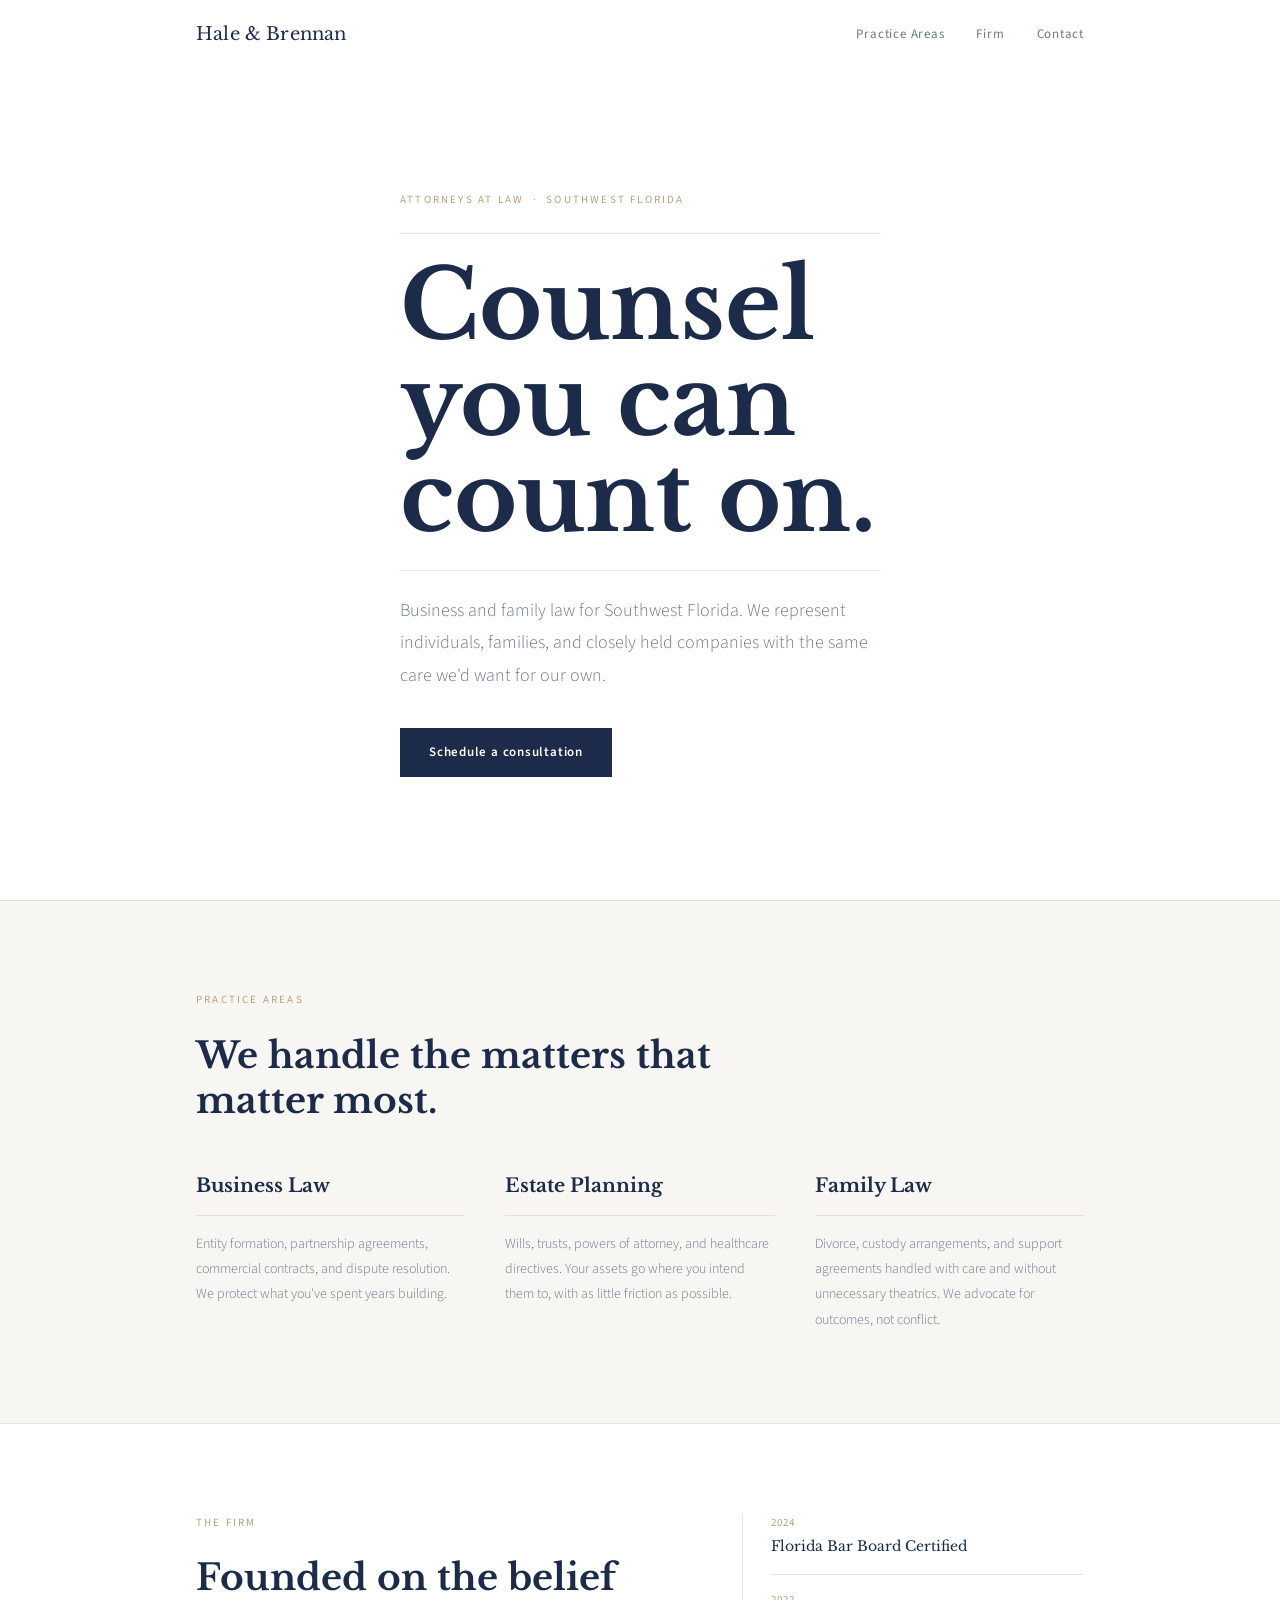
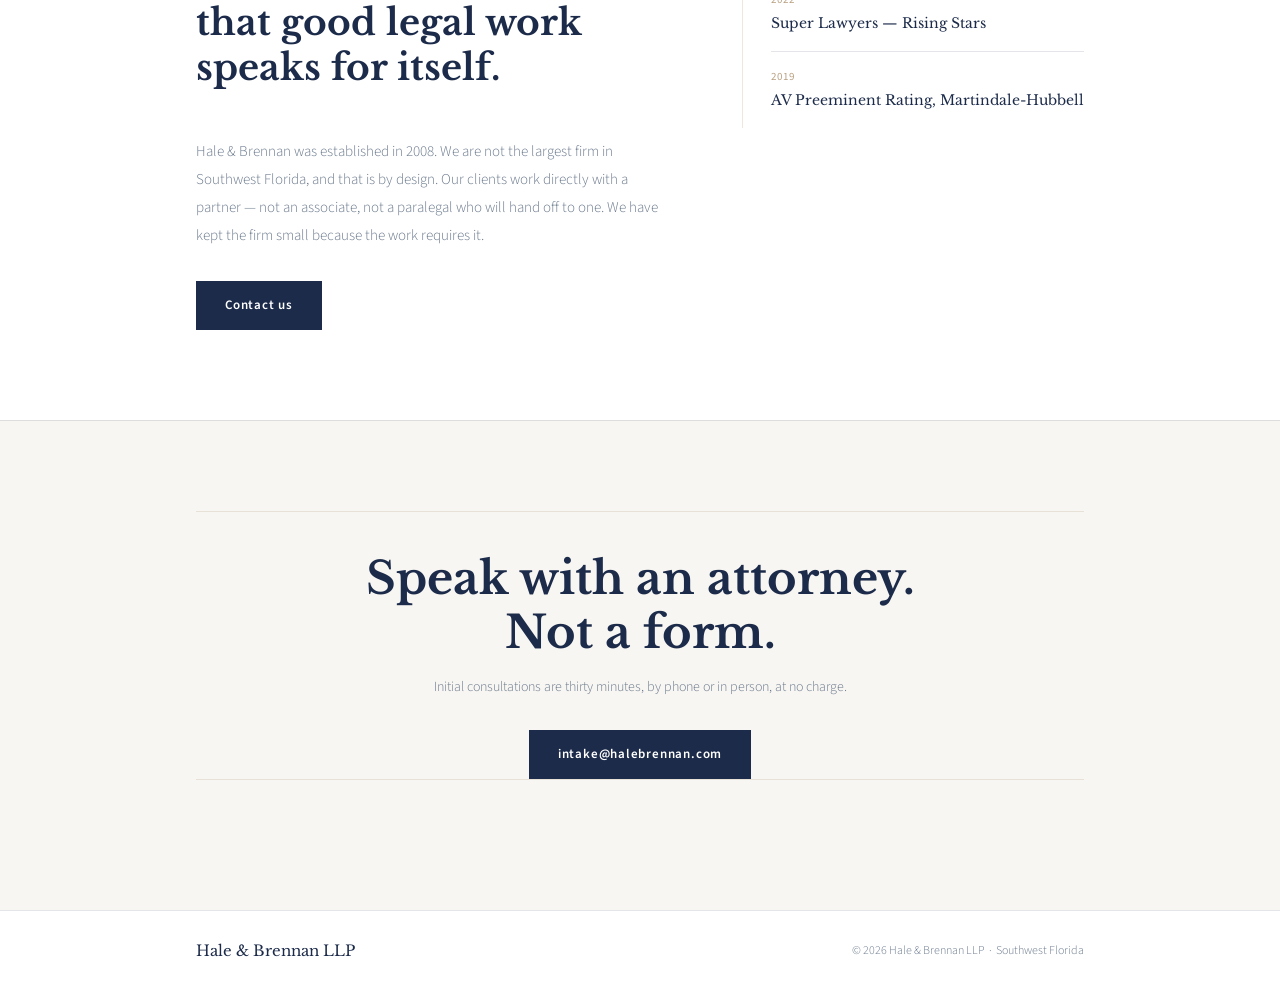
==== site7/index.html @ f1eaa19f "Add all 10 website templates (site1–site10) Five dark themes: luxury real estate (Bodoni Moda), arch" ====
<!DOCTYPE html>
<html lang="en">
<head>
<meta charset="UTF-8">
<meta name="viewport" content="width=device-width, initial-scale=1.0">
<title>Hale &amp; Brennan LLP</title>
<link rel="preconnect" href="https://fonts.googleapis.com">
<link rel="preconnect" href="https://fonts.gstatic.com" crossorigin>
<link href="https://fonts.googleapis.com/css2?family=Libre+Baskerville:ital,wght@0,400;0,700;1,400&family=Source+Sans+3:wght@300;400;600&display=swap" rel="stylesheet">
<link rel="stylesheet" href="css/style.css">
</head>
<body>

<header class="nav" id="nav">
  <div class="nav-inner">
    <a href="#" class="nav-logo">Hale &amp; Brennan</a>
    <nav class="nav-links" aria-label="Main">
      <a href="#services">Practice Areas</a>
      <a href="#about">Firm</a>
      <a href="#contact">Contact</a>
    </nav>
    <button class="nav-toggle" id="nav-toggle" aria-label="Open menu" aria-expanded="false">
      <span></span><span></span><span></span>
    </button>
  </div>
</header>

<div class="drawer" id="drawer" aria-hidden="true">
  <a href="#services">Practice Areas</a>
  <a href="#about">Firm</a>
  <a href="#contact">Contact</a>
</div>

<main>

<section class="hero" id="home">
  <div class="hero-inner">
    <p class="eyebrow">Attorneys at Law &nbsp;·&nbsp; Southwest Florida</p>
    <hr class="hero-rule" aria-hidden="true">
    <h1 class="hero-title">Counsel<br>you can<br>count on.</h1>
    <hr class="hero-rule" aria-hidden="true">
    <p class="hero-sub">Business and family law for Southwest Florida. We represent individuals, families, and closely held companies with the same care we'd want for our own.</p>
    <a href="#contact" class="btn">Schedule a consultation</a>
  </div>
</section>

<section class="services" id="services">
  <div class="section-inner">
    <p class="eyebrow reveal">Practice Areas</p>
    <h2 class="section-title reveal">We handle the matters that matter most.</h2>
    <div class="cards">
      <article class="card reveal">
        <h3 class="card-title">Business Law</h3>
        <hr class="card-rule" aria-hidden="true">
        <p class="card-desc">Entity formation, partnership agreements, commercial contracts, and dispute resolution. We protect what you've spent years building.</p>
      </article>
      <article class="card reveal">
        <h3 class="card-title">Estate Planning</h3>
        <hr class="card-rule" aria-hidden="true">
        <p class="card-desc">Wills, trusts, powers of attorney, and healthcare directives. Your assets go where you intend them to, with as little friction as possible.</p>
      </article>
      <article class="card reveal">
        <h3 class="card-title">Family Law</h3>
        <hr class="card-rule" aria-hidden="true">
        <p class="card-desc">Divorce, custody arrangements, and support agreements handled with care and without unnecessary theatrics. We advocate for outcomes, not conflict.</p>
      </article>
    </div>
  </div>
</section>

<section class="about" id="about">
  <div class="section-inner">
    <div class="about-inner">
      <div class="about-text reveal">
        <p class="eyebrow">The Firm</p>
        <h2 class="section-title">Founded on the belief that good legal work speaks for itself.</h2>
        <p class="body-text">Hale &amp; Brennan was established in 2008. We are not the largest firm in Southwest Florida, and that is by design. Our clients work directly with a partner — not an associate, not a paralegal who will hand off to one. We have kept the firm small because the work requires it.</p>
        <a href="#contact" class="btn">Contact us</a>
      </div>
      <div class="about-awards reveal">
        <div class="award">
          <span class="award-year">2024</span>
          <span class="award-name">Florida Bar Board Certified</span>
        </div>
        <div class="award">
          <span class="award-year">2022</span>
          <span class="award-name">Super Lawyers — Rising Stars</span>
        </div>
        <div class="award">
          <span class="award-year">2019</span>
          <span class="award-name">AV Preeminent Rating, Martindale-Hubbell</span>
        </div>
      </div>
    </div>
  </div>
</section>

<section class="cta" id="contact">
  <div class="section-inner">
    <div class="cta-inner reveal">
      <hr class="cta-rule" aria-hidden="true">
      <h2 class="cta-title">Speak with an attorney.<br>Not a form.</h2>
      <p class="cta-sub">Initial consultations are thirty minutes, by phone or in person, at no charge.</p>
      <a href="mailto:intake@halebrennan.com" class="btn">intake@halebrennan.com</a>
      <hr class="cta-rule" aria-hidden="true">
    </div>
  </div>
</section>

</main>

<footer class="footer">
  <div class="footer-inner">
    <span class="footer-logo">Hale &amp; Brennan LLP</span>
    <span class="footer-copy">&copy; 2026 Hale &amp; Brennan LLP &nbsp;·&nbsp; Southwest Florida</span>
  </div>
</footer>

<script src="js/main.js"></script>
</body>
</html>
---- site7/css/style.css ----
:root {
  --bg: #FFFFFF;
  --surface: #F8F6F2;
  --navy: #1C2B4A;
  --stone: #B8A082;
  --stone-dim: rgba(184,160,130,0.25);
  --text: #1C2B4A;
  --muted: #6B7A8D;
  --border: rgba(28,43,74,0.12);
  --max: 1000px;
  --ease: cubic-bezier(0.16,1,0.3,1);
}

*,*::before,*::after { box-sizing: border-box; margin: 0; padding: 0; }
html { scroll-behavior: smooth; }
body { background: var(--bg); color: var(--text); font-family: 'Source Sans 3', sans-serif; font-size: 16px; line-height: 1.6; -webkit-font-smoothing: antialiased; }
a { color: inherit; text-decoration: none; }
button { font: inherit; cursor: pointer; border: none; background: none; }

.nav {
  position: fixed; top: 0; left: 0; right: 0; z-index: 100;
  transition: background 0.3s, box-shadow 0.3s;
}
.nav.scrolled {
  background: rgba(255,255,255,0.96);
  backdrop-filter: blur(20px);
  box-shadow: 0 1px 0 var(--border);
}
.nav-inner {
  max-width: var(--max); margin: 0 auto;
  padding: 0 clamp(20px,5vw,56px);
  height: 68px; display: flex; align-items: center; justify-content: space-between;
}
.nav-logo { font-family: 'Libre Baskerville', serif; font-size: 18px; color: var(--navy); letter-spacing: 0.01em; }
.nav-links { display: flex; gap: 32px; }
.nav-links a { font-size: 13px; font-weight: 400; letter-spacing: 0.06em; color: var(--muted); transition: color 0.2s; }
.nav-links a:hover { color: var(--navy); }
.nav-toggle { display: none; flex-direction: column; gap: 5px; padding: 4px; }
.nav-toggle span { display: block; width: 22px; height: 1px; background: var(--navy); transition: 0.3s; }

.drawer {
  position: fixed; top: 68px; left: 0; right: 0; z-index: 99;
  background: rgba(255,255,255,0.98); backdrop-filter: blur(20px);
  max-height: 0; overflow: hidden;
  transition: max-height 0.4s var(--ease);
}
.drawer.open { max-height: 260px; }
.drawer a { display: block; padding: 16px clamp(20px,5vw,56px); border-bottom: 1px solid var(--border); font-family: 'Libre Baskerville', serif; font-size: 18px; color: var(--muted); transition: color 0.2s; }
.drawer a:hover { color: var(--navy); }

.btn {
  display: inline-flex; align-items: center;
  padding: 13px 28px; border: 1px solid var(--navy);
  background: var(--navy); color: #fff;
  font-family: 'Source Sans 3', sans-serif; font-size: 13px; font-weight: 600; letter-spacing: 0.06em;
  transition: background 0.2s, transform 0.2s;
}
.btn:hover { background: #263758; transform: translateY(-1px); }

.hero {
  min-height: 100vh; display: flex; align-items: center;
  padding: 68px clamp(20px,5vw,56px) 0;
  background: var(--bg);
}
.hero-inner { max-width: var(--max); margin: 0 auto; padding: 80px 0; }
.eyebrow { font-size: 11px; font-weight: 400; letter-spacing: 0.2em; text-transform: uppercase; color: var(--stone); margin-bottom: 24px; }
.hero-rule { border: none; height: 1px; background: var(--stone-dim); margin: 20px 0; }
.hero-title {
  font-family: 'Libre Baskerville', serif; font-weight: 700;
  font-size: clamp(48px,7.5vw,100px); line-height: 1.0;
  color: var(--navy); margin: 24px 0;
}
.hero-sub {
  font-size: clamp(15px,1.6vw,18px); font-weight: 300; color: var(--muted); max-width: 480px; line-height: 1.8; margin-top: 24px; margin-bottom: 36px;
}

.section-inner { max-width: var(--max); margin: 0 auto; padding: 0 clamp(20px,5vw,56px); }
section { padding: clamp(80px,10vh,120px) 0; }
.section-title {
  font-family: 'Libre Baskerville', serif; font-weight: 700; font-size: clamp(22px,3vw,36px);
  line-height: 1.25; color: var(--navy); margin: 12px 0 48px; max-width: 560px;
}

.services { background: var(--surface); border-top: 1px solid var(--border); }
.cards { display: grid; grid-template-columns: repeat(3,1fr); gap: 40px; }
.card { }
.card-title { font-family: 'Libre Baskerville', serif; font-size: 19px; color: var(--navy); margin-bottom: 14px; }
.card-rule { border: none; height: 1px; background: var(--stone-dim); margin-bottom: 16px; }
.card:hover .card-rule { background: var(--stone); }
.card-desc { font-size: 14px; font-weight: 300; color: var(--muted); line-height: 1.8; }

.about { border-top: 1px solid var(--border); }
.about-inner { display: grid; grid-template-columns: 1fr auto; gap: 80px; align-items: start; }
.body-text { font-size: 15px; font-weight: 300; color: var(--muted); line-height: 1.85; margin-bottom: 32px; max-width: 480px; }
.about-awards { display: flex; flex-direction: column; gap: 0; border-left: 1px solid var(--stone-dim); padding-left: 28px; min-width: 240px; }
.award { padding: 16px 0; border-bottom: 1px solid var(--border); }
.award:first-child { padding-top: 0; }
.award:last-child { border-bottom: none; }
.award-year { display: block; font-size: 11px; letter-spacing: 0.1em; color: var(--stone); margin-bottom: 4px; }
.award-name { display: block; font-family: 'Libre Baskerville', serif; font-size: 14px; color: var(--navy); }

.cta { background: var(--surface); border-top: 1px solid var(--border); }
.cta-inner { text-align: center; }
.cta-rule { border: none; height: 1px; background: var(--stone-dim); margin-bottom: 40px; }
.cta-title { font-family: 'Libre Baskerville', serif; font-size: clamp(24px,3.5vw,48px); line-height: 1.2; margin-bottom: 16px; }
.cta-sub { font-size: 14px; font-weight: 300; color: var(--muted); margin-bottom: 32px; }

.footer { border-top: 1px solid var(--border); padding: 28px 0; }
.footer-inner { max-width: var(--max); margin: 0 auto; padding: 0 clamp(20px,5vw,56px); display: flex; justify-content: space-between; align-items: center; }
.footer-logo { font-family: 'Libre Baskerville', serif; font-size: 15px; color: var(--navy); }
.footer-copy { font-size: 12px; font-weight: 300; color: var(--muted); }

.reveal { opacity: 0; transform: translateY(16px); transition: opacity 0.7s var(--ease), transform 0.7s var(--ease); }
.reveal.visible { opacity: 1; transform: none; }

@media (max-width: 768px) {
  .nav-links { display: none; }
  .nav-toggle { display: flex; }
  .cards { grid-template-columns: 1fr; gap: 32px; }
  .about-inner { grid-template-columns: 1fr; }
  .about-awards { padding-left: 0; border-left: none; border-top: 1px solid var(--border); padding-top: 20px; }
  .footer-inner { flex-direction: column; gap: 12px; text-align: center; }
}
@media (prefers-reduced-motion: reduce) {
  *, *::before, *::after { animation-duration: 0.01ms !important; transition-duration: 0.01ms !important; }
  .reveal { opacity: 1; transform: none; }
}
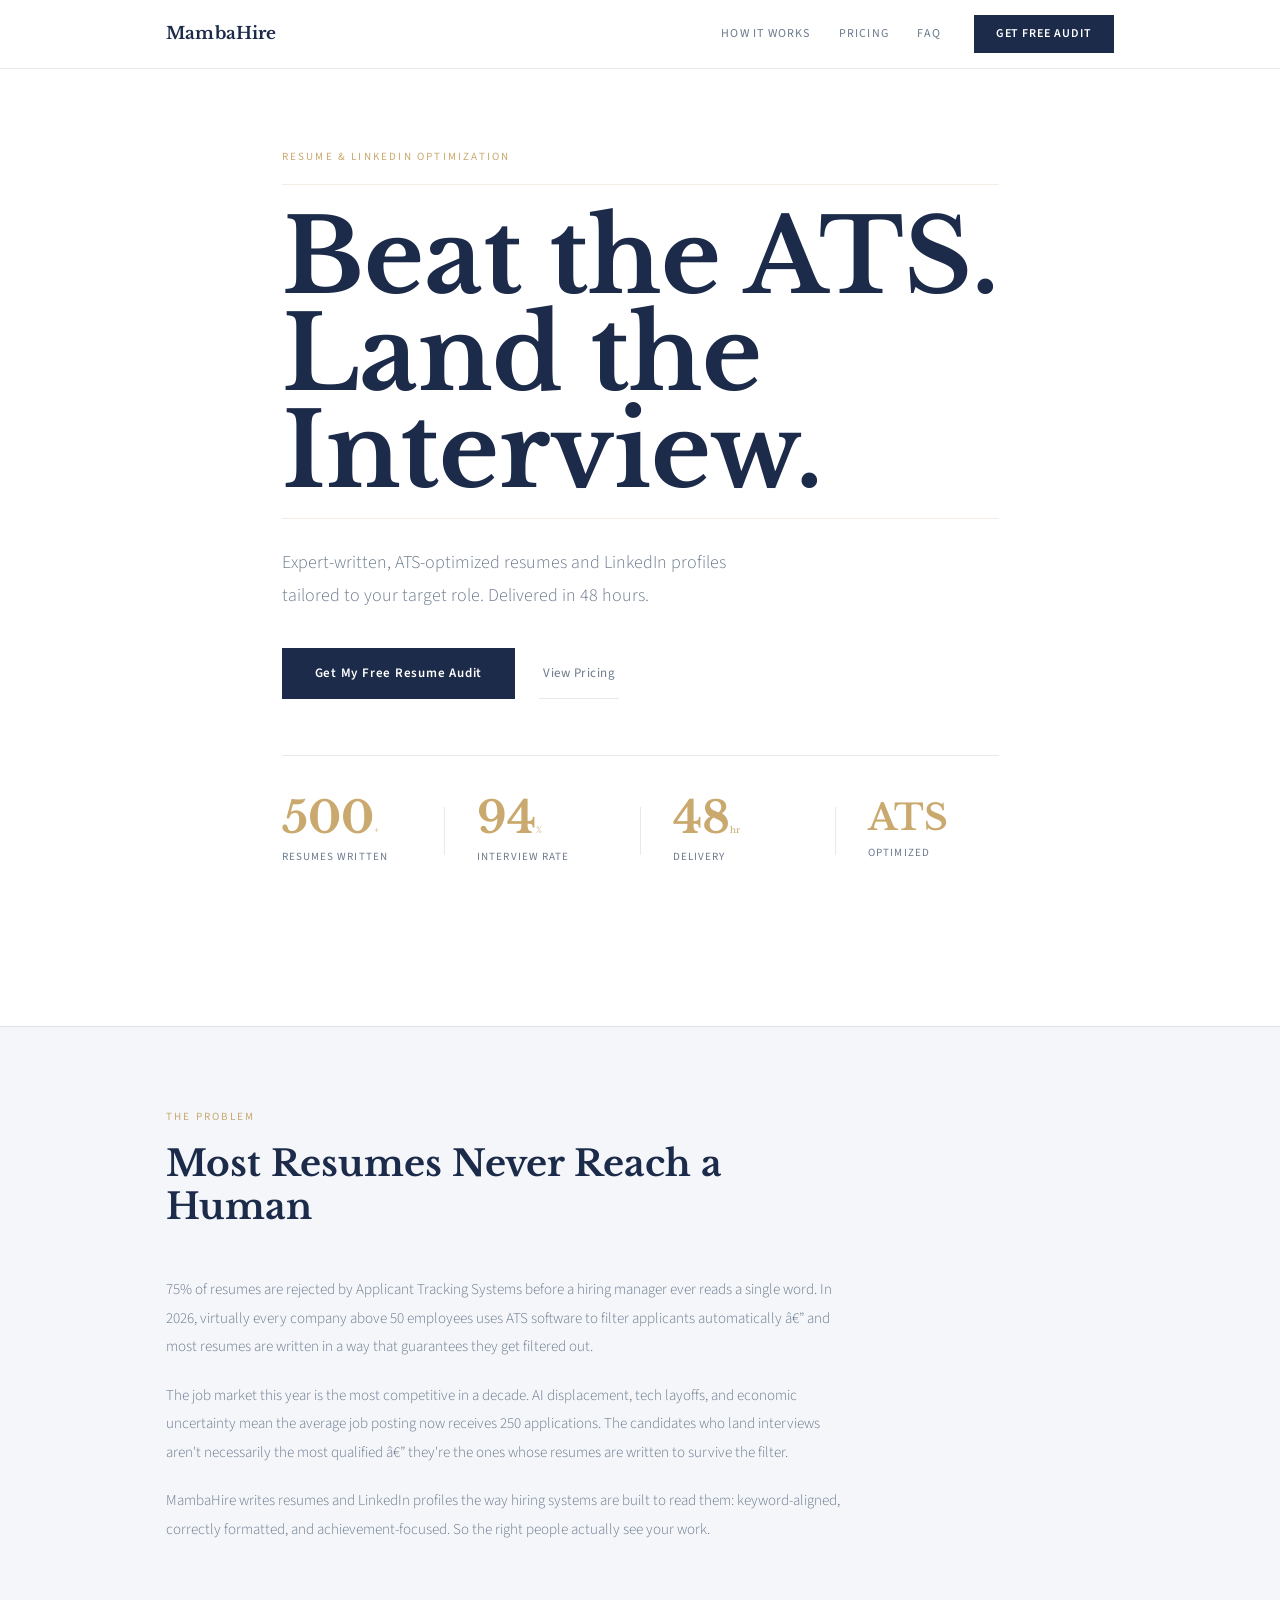
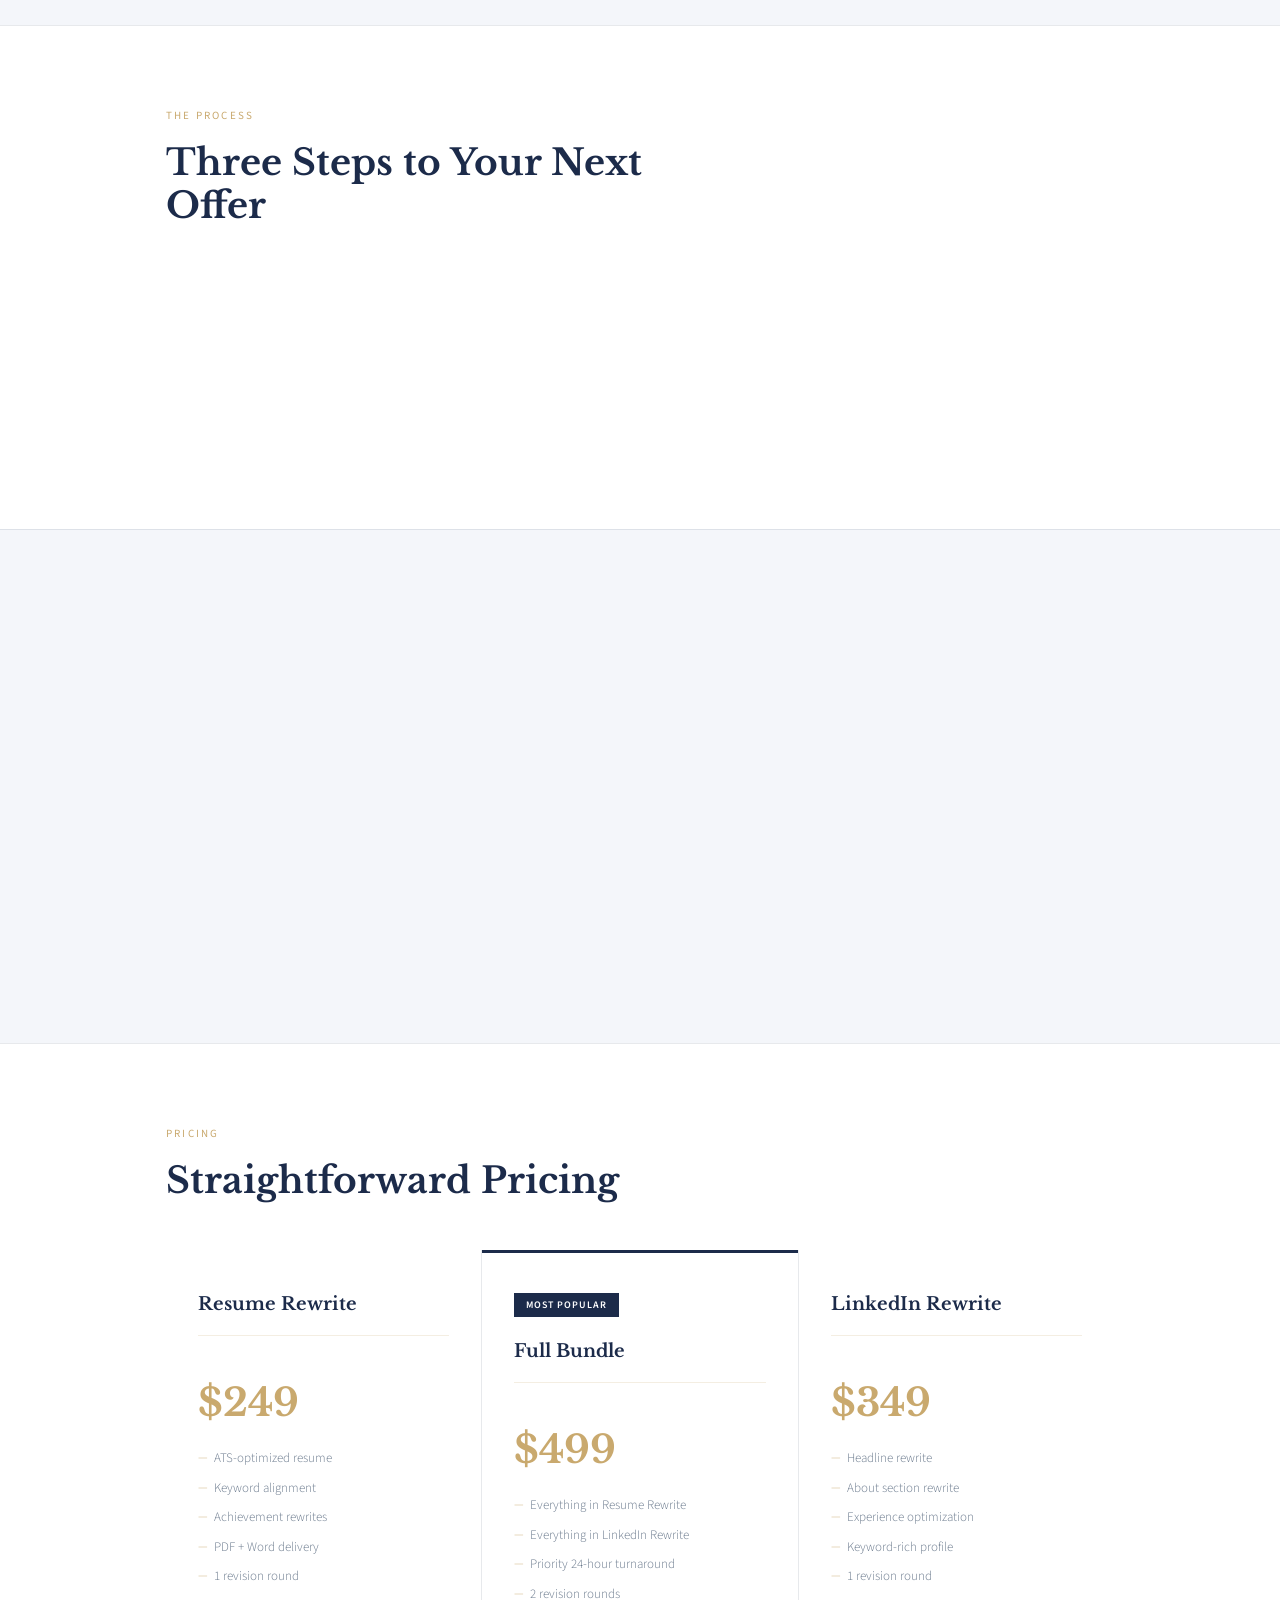
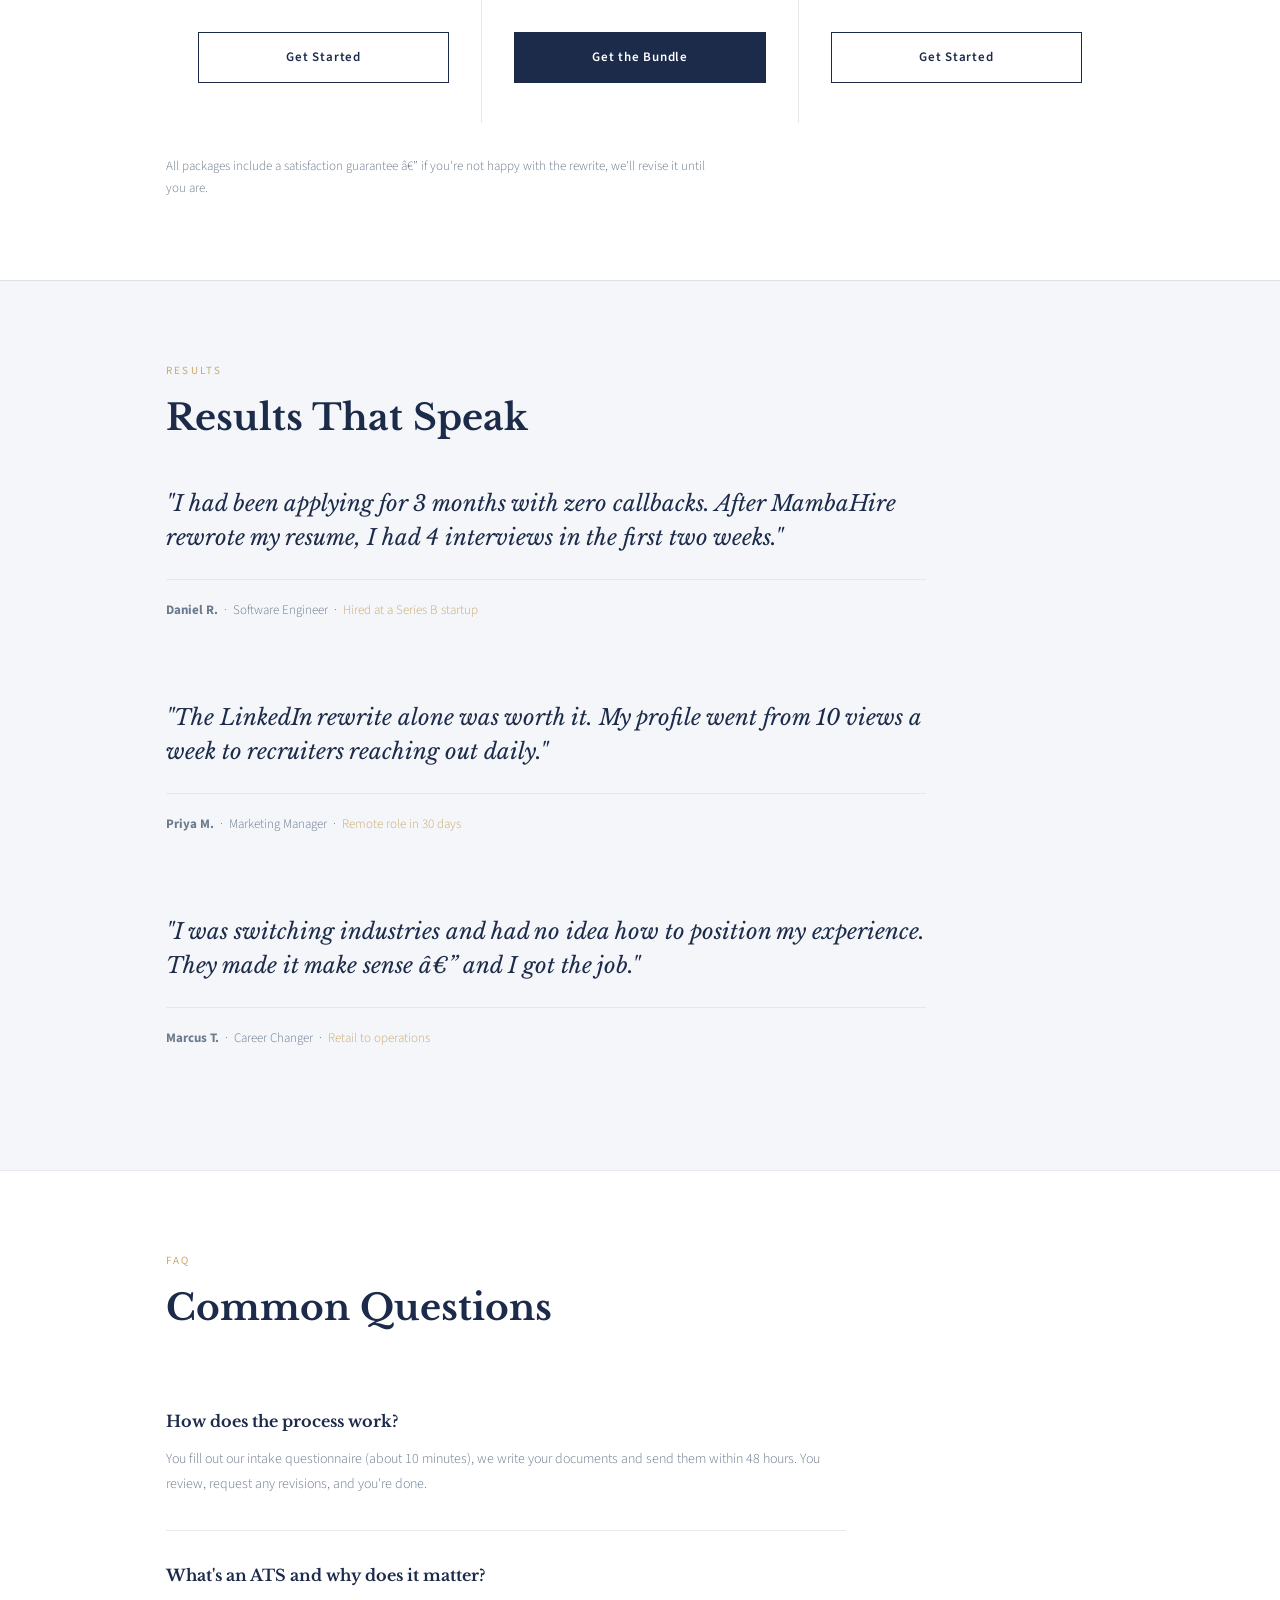
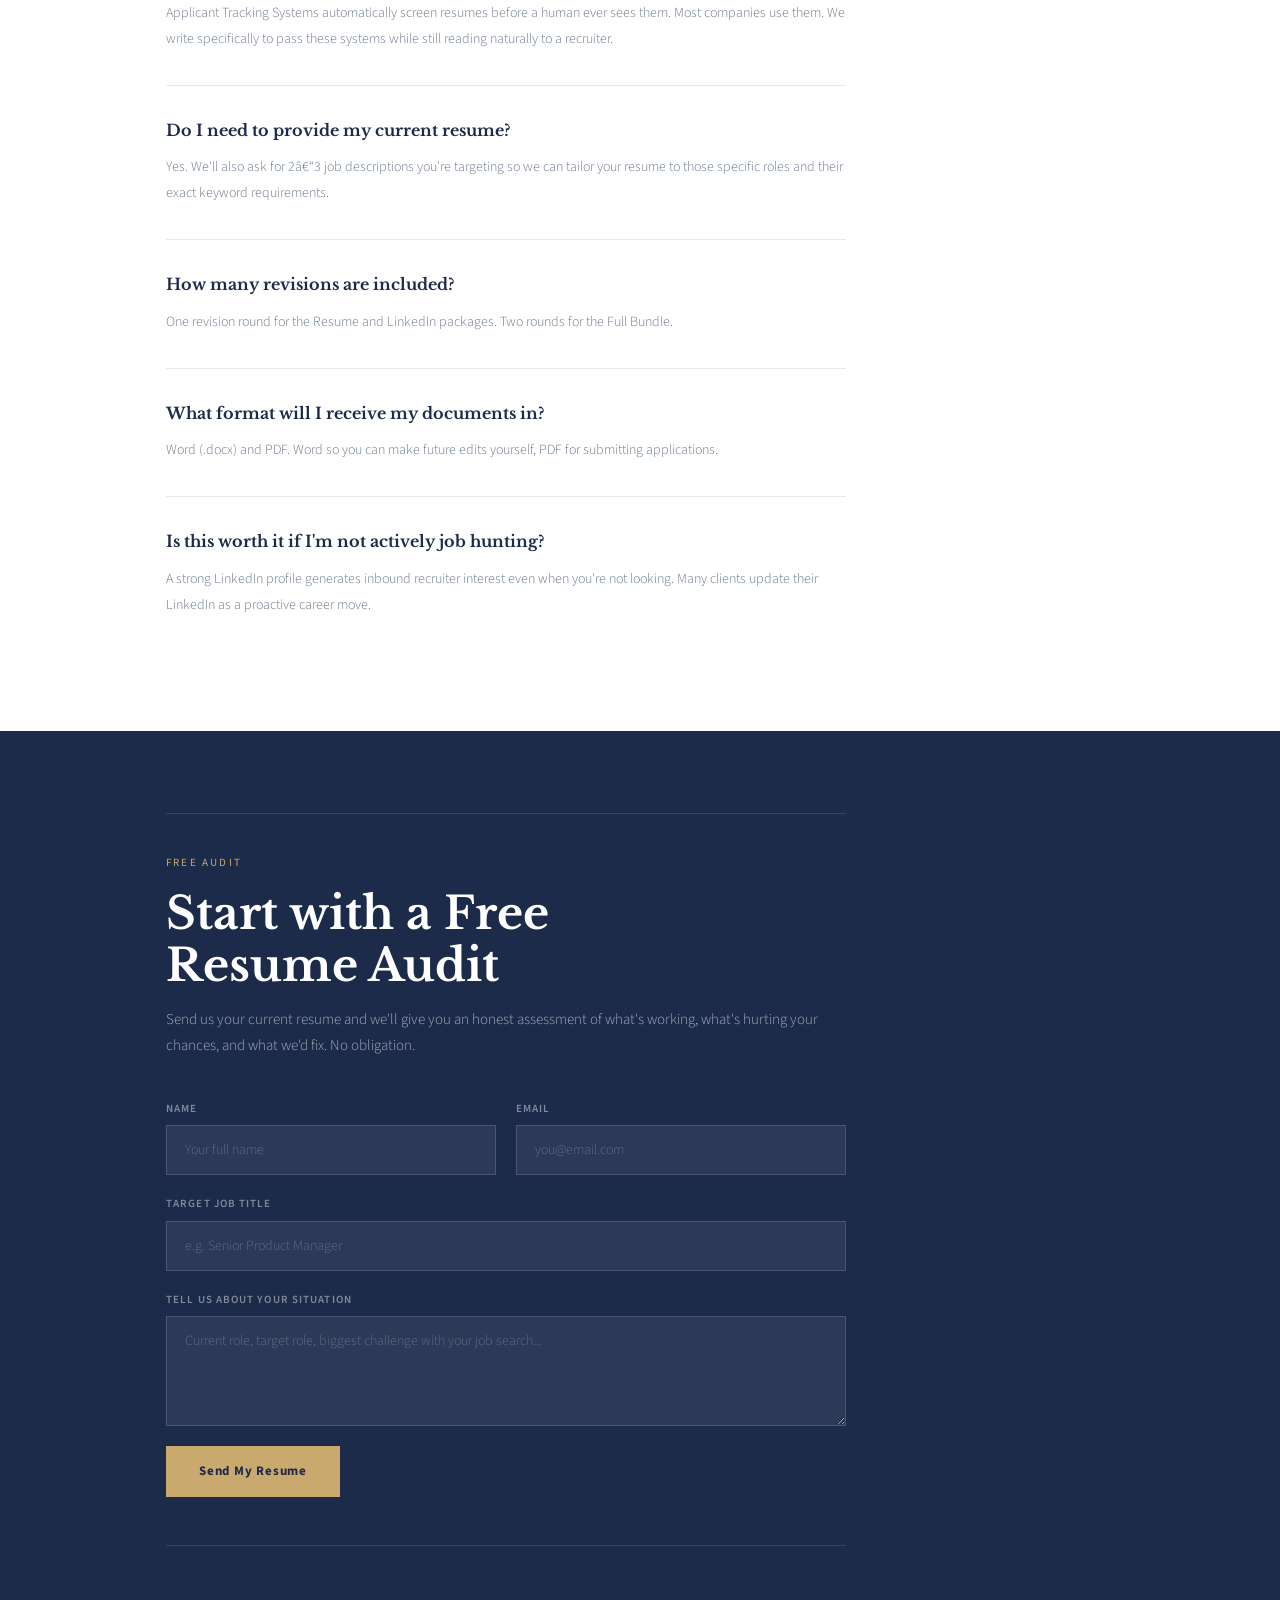
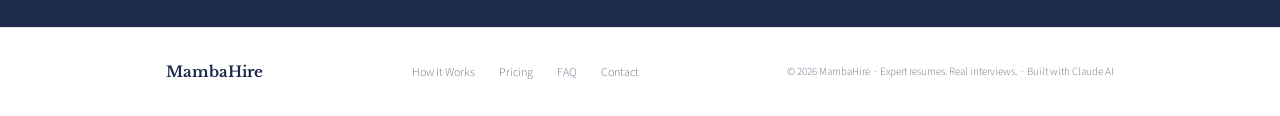
==== commit 1f1283ac: "Repurpose site7 + site9 as MambaHire and Mamba Connections service sites - site7: MambaHire — Resume" ====
--- a/site7/index.html
+++ b/site7/index.html
@@ -1,9 +1,9 @@
-<!DOCTYPE html>
+﻿<!DOCTYPE html>
 <html lang="en">
 <head>
 <meta charset="UTF-8">
 <meta name="viewport" content="width=device-width, initial-scale=1.0">
-<title>Hale &amp; Brennan LLP</title>
+<title>MambaHire â€” Resume &amp; LinkedIn Optimization</title>
 <link rel="preconnect" href="https://fonts.googleapis.com">
 <link rel="preconnect" href="https://fonts.gstatic.com" crossorigin>
 <link href="https://fonts.googleapis.com/css2?family=Libre+Baskerville:ital,wght@0,400;0,700;1,400&family=Source+Sans+3:wght@300;400;600&display=swap" rel="stylesheet">
@@ -13,12 +13,13 @@
 
 <header class="nav" id="nav">
   <div class="nav-inner">
-    <a href="#" class="nav-logo">Hale &amp; Brennan</a>
+    <a href="#" class="nav-logo">MambaHire</a>
     <nav class="nav-links" aria-label="Main">
-      <a href="#services">Practice Areas</a>
-      <a href="#about">Firm</a>
-      <a href="#contact">Contact</a>
+      <a href="#process">How It Works</a>
+      <a href="#pricing">Pricing</a>
+      <a href="#faq">FAQ</a>
     </nav>
+    <a href="#contact" class="nav-cta">Get Free Audit</a>
     <button class="nav-toggle" id="nav-toggle" aria-label="Open menu" aria-expanded="false">
       <span></span><span></span><span></span>
     </button>
@@ -26,82 +27,274 @@
 </header>
 
 <div class="drawer" id="drawer" aria-hidden="true">
-  <a href="#services">Practice Areas</a>
-  <a href="#about">Firm</a>
-  <a href="#contact">Contact</a>
+  <a href="#process">How It Works</a>
+  <a href="#pricing">Pricing</a>
+  <a href="#faq">FAQ</a>
+  <a href="#contact">Get Free Audit</a>
 </div>
 
 <main>
 
 <section class="hero" id="home">
   <div class="hero-inner">
-    <p class="eyebrow">Attorneys at Law &nbsp;·&nbsp; Southwest Florida</p>
+    <p class="eyebrow">Resume &amp; LinkedIn Optimization</p>
     <hr class="hero-rule" aria-hidden="true">
-    <h1 class="hero-title">Counsel<br>you can<br>count on.</h1>
+    <h1 class="hero-title">Beat the ATS.<br>Land the<br>Interview.</h1>
     <hr class="hero-rule" aria-hidden="true">
-    <p class="hero-sub">Business and family law for Southwest Florida. We represent individuals, families, and closely held companies with the same care we'd want for our own.</p>
-    <a href="#contact" class="btn">Schedule a consultation</a>
+    <p class="hero-sub">Expert-written, ATS-optimized resumes and LinkedIn profiles tailored to your target role. Delivered in 48 hours.</p>
+    <div class="hero-btns">
+      <a href="#contact" class="btn">Get My Free Resume Audit</a>
+      <a href="#pricing" class="btn-ghost">View Pricing</a>
+    </div>
+    <div class="stats-strip">
+      <div class="stat">
+        <span class="stat-num" data-target="500">0</span><span class="stat-suffix">+</span>
+        <span class="stat-label">Resumes Written</span>
+      </div>
+      <div class="stat-divider" aria-hidden="true"></div>
+      <div class="stat">
+        <span class="stat-num" data-target="94">0</span><span class="stat-suffix">%</span>
+        <span class="stat-label">Interview Rate</span>
+      </div>
+      <div class="stat-divider" aria-hidden="true"></div>
+      <div class="stat">
+        <span class="stat-num" data-target="48">0</span><span class="stat-suffix">hr</span>
+        <span class="stat-label">Delivery</span>
+      </div>
+      <div class="stat-divider" aria-hidden="true"></div>
+      <div class="stat">
+        <span class="stat-num stat-text">ATS</span>
+        <span class="stat-label">Optimized</span>
+      </div>
+    </div>
+  </div>
+</section>
+
+<section class="problem" id="problem">
+  <div class="section-inner">
+    <p class="eyebrow reveal">The Problem</p>
+    <h2 class="section-title reveal">Most Resumes Never Reach a Human</h2>
+    <div class="problem-body">
+      <p class="body-text reveal">75% of resumes are rejected by Applicant Tracking Systems before a hiring manager ever reads a single word. In 2026, virtually every company above 50 employees uses ATS software to filter applicants automatically â€” and most resumes are written in a way that guarantees they get filtered out.</p>
+      <p class="body-text reveal">The job market this year is the most competitive in a decade. AI displacement, tech layoffs, and economic uncertainty mean the average job posting now receives 250 applications. The candidates who land interviews aren't necessarily the most qualified â€” they're the ones whose resumes are written to survive the filter.</p>
+      <p class="body-text reveal">MambaHire writes resumes and LinkedIn profiles the way hiring systems are built to read them: keyword-aligned, correctly formatted, and achievement-focused. So the right people actually see your work.</p>
+    </div>
+  </div>
+</section>
+
+<section class="process" id="process">
+  <div class="section-inner">
+    <p class="eyebrow reveal">The Process</p>
+    <h2 class="section-title reveal">Three Steps to Your Next Offer</h2>
+    <div class="steps">
+      <div class="step reveal">
+        <span class="step-num">01</span>
+        <hr class="card-rule" aria-hidden="true">
+        <h3 class="step-title">Submit Your Info</h3>
+        <p class="step-desc">Fill out our intake questionnaire. Tell us your target role, experience, and career goals. Takes about 10 minutes.</p>
+      </div>
+      <div class="step reveal">
+        <span class="step-num">02</span>
+        <hr class="card-rule" aria-hidden="true">
+        <h3 class="step-title">We Rewrite Everything</h3>
+        <p class="step-desc">We rebuild your resume from the ground up â€” ATS keyword alignment, quantified achievements, recruiter-approved formatting.</p>
+      </div>
+      <div class="step reveal">
+        <span class="step-num">03</span>
+        <hr class="card-rule" aria-hidden="true">
+        <h3 class="step-title">Start Getting Interviews</h3>
+        <p class="step-desc">Receive your polished documents in 48 hours. Review, request any revisions, and start applying with confidence.</p>
+      </div>
+    </div>
   </div>
 </section>
 
 <section class="services" id="services">
   <div class="section-inner">
-    <p class="eyebrow reveal">Practice Areas</p>
-    <h2 class="section-title reveal">We handle the matters that matter most.</h2>
-    <div class="cards">
-      <article class="card reveal">
-        <h3 class="card-title">Business Law</h3>
-        <hr class="card-rule" aria-hidden="true">
-        <p class="card-desc">Entity formation, partnership agreements, commercial contracts, and dispute resolution. We protect what you've spent years building.</p>
-      </article>
-      <article class="card reveal">
-        <h3 class="card-title">Estate Planning</h3>
-        <hr class="card-rule" aria-hidden="true">
-        <p class="card-desc">Wills, trusts, powers of attorney, and healthcare directives. Your assets go where you intend them to, with as little friction as possible.</p>
-      </article>
-      <article class="card reveal">
-        <h3 class="card-title">Family Law</h3>
-        <hr class="card-rule" aria-hidden="true">
-        <p class="card-desc">Divorce, custody arrangements, and support agreements handled with care and without unnecessary theatrics. We advocate for outcomes, not conflict.</p>
-      </article>
-    </div>
-  </div>
-</section>
-
-<section class="about" id="about">
-  <div class="section-inner">
-    <div class="about-inner">
-      <div class="about-text reveal">
-        <p class="eyebrow">The Firm</p>
-        <h2 class="section-title">Founded on the belief that good legal work speaks for itself.</h2>
-        <p class="body-text">Hale &amp; Brennan was established in 2008. We are not the largest firm in Southwest Florida, and that is by design. Our clients work directly with a partner — not an associate, not a paralegal who will hand off to one. We have kept the firm small because the work requires it.</p>
-        <a href="#contact" class="btn">Contact us</a>
-      </div>
-      <div class="about-awards reveal">
-        <div class="award">
-          <span class="award-year">2024</span>
-          <span class="award-name">Florida Bar Board Certified</span>
+    <p class="eyebrow reveal">What You Get</p>
+    <h2 class="section-title reveal">What's Included</h2>
+    <div class="features-grid">
+      <div class="feature reveal">
+        <span class="feature-check" aria-hidden="true">&#10003;</span>
+        <span>ATS keyword optimization for your target role</span>
+      </div>
+      <div class="feature reveal">
+        <span class="feature-check" aria-hidden="true">&#10003;</span>
+        <span>Quantified achievement rewrites <em>("increased sales by 34%")</em></span>
+      </div>
+      <div class="feature reveal">
+        <span class="feature-check" aria-hidden="true">&#10003;</span>
+        <span>Clean, recruiter-approved formatting</span>
+      </div>
+      <div class="feature reveal">
+        <span class="feature-check" aria-hidden="true">&#10003;</span>
+        <span>Tailored to specific job descriptions you provide</span>
+      </div>
+      <div class="feature reveal">
+        <span class="feature-check" aria-hidden="true">&#10003;</span>
+        <span>LinkedIn headline, summary, and experience rewrite</span>
+      </div>
+      <div class="feature reveal">
+        <span class="feature-check" aria-hidden="true">&#10003;</span>
+        <span>One round of revisions included</span>
+      </div>
+      <div class="feature reveal">
+        <span class="feature-check" aria-hidden="true">&#10003;</span>
+        <span>48-hour standard turnaround</span>
+      </div>
+      <div class="feature reveal">
+        <span class="feature-check" aria-hidden="true">&#10003;</span>
+        <span>Delivered in Word + PDF</span>
+      </div>
+    </div>
+  </div>
+</section>
+
+<section class="pricing" id="pricing">
+  <div class="section-inner">
+    <p class="eyebrow reveal">Pricing</p>
+    <h2 class="section-title reveal">Straightforward Pricing</h2>
+    <div class="pricing-cards">
+      <div class="pricing-card reveal">
+        <h3 class="plan-name">Resume Rewrite</h3>
+        <hr class="card-rule" aria-hidden="true">
+        <p class="plan-price">$249</p>
+        <ul class="plan-features">
+          <li>ATS-optimized resume</li>
+          <li>Keyword alignment</li>
+          <li>Achievement rewrites</li>
+          <li>PDF + Word delivery</li>
+          <li>1 revision round</li>
+        </ul>
+        <a href="#stripe-resume" class="btn btn-outline">Get Started</a>
+      </div>
+      <div class="pricing-card pricing-card--featured reveal">
+        <div class="plan-badge">Most Popular</div>
+        <h3 class="plan-name">Full Bundle</h3>
+        <hr class="card-rule" aria-hidden="true">
+        <p class="plan-price">$499</p>
+        <ul class="plan-features">
+          <li>Everything in Resume Rewrite</li>
+          <li>Everything in LinkedIn Rewrite</li>
+          <li>Priority 24-hour turnaround</li>
+          <li>2 revision rounds</li>
+        </ul>
+        <a href="#stripe-bundle" class="btn">Get the Bundle</a>
+      </div>
+      <div class="pricing-card reveal">
+        <h3 class="plan-name">LinkedIn Rewrite</h3>
+        <hr class="card-rule" aria-hidden="true">
+        <p class="plan-price">$349</p>
+        <ul class="plan-features">
+          <li>Headline rewrite</li>
+          <li>About section rewrite</li>
+          <li>Experience optimization</li>
+          <li>Keyword-rich profile</li>
+          <li>1 revision round</li>
+        </ul>
+        <a href="#stripe-linkedin" class="btn btn-outline">Get Started</a>
+      </div>
+    </div>
+    <p class="pricing-note reveal">All packages include a satisfaction guarantee â€” if you're not happy with the rewrite, we'll revise it until you are.</p>
+  </div>
+</section>
+
+<section class="testimonials" id="testimonials">
+  <div class="section-inner">
+    <p class="eyebrow reveal">Results</p>
+    <h2 class="section-title reveal">Results That Speak</h2>
+    <div class="testimonial-list">
+      <blockquote class="testimonial reveal">
+        <p class="testimonial-quote">"I had been applying for 3 months with zero callbacks. After MambaHire rewrote my resume, I had 4 interviews in the first two weeks."</p>
+        <hr class="card-rule" aria-hidden="true">
+        <footer class="testimonial-attr">
+          <strong>Daniel R.</strong> &nbsp;&middot;&nbsp; Software Engineer &nbsp;&middot;&nbsp; <span class="testimonial-result">Hired at a Series B startup</span>
+        </footer>
+      </blockquote>
+      <blockquote class="testimonial reveal">
+        <p class="testimonial-quote">"The LinkedIn rewrite alone was worth it. My profile went from 10 views a week to recruiters reaching out daily."</p>
+        <hr class="card-rule" aria-hidden="true">
+        <footer class="testimonial-attr">
+          <strong>Priya M.</strong> &nbsp;&middot;&nbsp; Marketing Manager &nbsp;&middot;&nbsp; <span class="testimonial-result">Remote role in 30 days</span>
+        </footer>
+      </blockquote>
+      <blockquote class="testimonial reveal">
+        <p class="testimonial-quote">"I was switching industries and had no idea how to position my experience. They made it make sense â€” and I got the job."</p>
+        <hr class="card-rule" aria-hidden="true">
+        <footer class="testimonial-attr">
+          <strong>Marcus T.</strong> &nbsp;&middot;&nbsp; Career Changer &nbsp;&middot;&nbsp; <span class="testimonial-result">Retail to operations</span>
+        </footer>
+      </blockquote>
+    </div>
+  </div>
+</section>
+
+<section class="faq" id="faq">
+  <div class="section-inner">
+    <p class="eyebrow reveal">FAQ</p>
+    <h2 class="section-title reveal">Common Questions</h2>
+    <div class="faq-list">
+      <div class="faq-item reveal">
+        <h3 class="faq-q">How does the process work?</h3>
+        <p class="faq-a">You fill out our intake questionnaire (about 10 minutes), we write your documents and send them within 48 hours. You review, request any revisions, and you're done.</p>
+      </div>
+      <hr class="faq-rule" aria-hidden="true">
+      <div class="faq-item reveal">
+        <h3 class="faq-q">What's an ATS and why does it matter?</h3>
+        <p class="faq-a">Applicant Tracking Systems automatically screen resumes before a human ever sees them. Most companies use them. We write specifically to pass these systems while still reading naturally to a recruiter.</p>
+      </div>
+      <hr class="faq-rule" aria-hidden="true">
+      <div class="faq-item reveal">
+        <h3 class="faq-q">Do I need to provide my current resume?</h3>
+        <p class="faq-a">Yes. We'll also ask for 2â€“3 job descriptions you're targeting so we can tailor your resume to those specific roles and their exact keyword requirements.</p>
+      </div>
+      <hr class="faq-rule" aria-hidden="true">
+      <div class="faq-item reveal">
+        <h3 class="faq-q">How many revisions are included?</h3>
+        <p class="faq-a">One revision round for the Resume and LinkedIn packages. Two rounds for the Full Bundle.</p>
+      </div>
+      <hr class="faq-rule" aria-hidden="true">
+      <div class="faq-item reveal">
+        <h3 class="faq-q">What format will I receive my documents in?</h3>
+        <p class="faq-a">Word (.docx) and PDF. Word so you can make future edits yourself, PDF for submitting applications.</p>
+      </div>
+      <hr class="faq-rule" aria-hidden="true">
+      <div class="faq-item reveal">
+        <h3 class="faq-q">Is this worth it if I'm not actively job hunting?</h3>
+        <p class="faq-a">A strong LinkedIn profile generates inbound recruiter interest even when you're not looking. Many clients update their LinkedIn as a proactive career move.</p>
+      </div>
+    </div>
+  </div>
+</section>
+
+<section class="contact" id="contact">
+  <div class="section-inner">
+    <div class="contact-inner">
+      <hr class="cta-rule" aria-hidden="true">
+      <p class="eyebrow">Free Audit</p>
+      <h2 class="cta-title reveal">Start with a Free<br>Resume Audit</h2>
+      <p class="cta-sub reveal">Send us your current resume and we'll give you an honest assessment of what's working, what's hurting your chances, and what we'd fix. No obligation.</p>
+      <form class="contact-form reveal" action="https://formspree.io/f/mwvdvvgo" method="POST">
+        <div class="form-row">
+          <div class="form-group">
+            <label for="name">Name</label>
+            <input type="text" id="name" name="name" required placeholder="Your full name">
+          </div>
+          <div class="form-group">
+            <label for="email">Email</label>
+            <input type="email" id="email" name="email" required placeholder="you@email.com">
+          </div>
         </div>
-        <div class="award">
-          <span class="award-year">2022</span>
-          <span class="award-name">Super Lawyers — Rising Stars</span>
+        <div class="form-group">
+          <label for="jobtitle">Target Job Title</label>
+          <input type="text" id="jobtitle" name="job_title" placeholder="e.g. Senior Product Manager">
         </div>
-        <div class="award">
-          <span class="award-year">2019</span>
-          <span class="award-name">AV Preeminent Rating, Martindale-Hubbell</span>
+        <div class="form-group">
+          <label for="message">Tell us about your situation</label>
+          <textarea id="message" name="message" rows="4" placeholder="Current role, target role, biggest challenge with your job search..."></textarea>
         </div>
-      </div>
-    </div>
-  </div>
-</section>
-
-<section class="cta" id="contact">
-  <div class="section-inner">
-    <div class="cta-inner reveal">
-      <hr class="cta-rule" aria-hidden="true">
-      <h2 class="cta-title">Speak with an attorney.<br>Not a form.</h2>
-      <p class="cta-sub">Initial consultations are thirty minutes, by phone or in person, at no charge.</p>
-      <a href="mailto:intake@halebrennan.com" class="btn">intake@halebrennan.com</a>
+        <button type="submit" class="btn">Send My Resume</button>
+      </form>
       <hr class="cta-rule" aria-hidden="true">
     </div>
   </div>
@@ -111,8 +304,14 @@
 
 <footer class="footer">
   <div class="footer-inner">
-    <span class="footer-logo">Hale &amp; Brennan LLP</span>
-    <span class="footer-copy">&copy; 2026 Hale &amp; Brennan LLP &nbsp;·&nbsp; Southwest Florida</span>
+    <span class="footer-logo">MambaHire</span>
+    <nav class="footer-links" aria-label="Footer">
+      <a href="#process">How It Works</a>
+      <a href="#pricing">Pricing</a>
+      <a href="#faq">FAQ</a>
+      <a href="#contact">Contact</a>
+    </nav>
+    <span class="footer-copy">&copy; 2026 MambaHire &nbsp;&middot;&nbsp; Expert resumes. Real interviews. &nbsp;&middot;&nbsp; Built with Claude AI</span>
   </div>
 </footer>
 
--- a/site7/css/style.css
+++ b/site7/css/style.css
@@ -1,13 +1,13 @@
 :root {
   --bg: #FFFFFF;
-  --surface: #F8F6F2;
+  --surface: #F4F6FA;
   --navy: #1C2B4A;
-  --stone: #B8A082;
-  --stone-dim: rgba(184,160,130,0.25);
+  --gold: #C9A96E;
+  --gold-dim: rgba(201,169,110,0.2);
   --text: #1C2B4A;
   --muted: #6B7A8D;
-  --border: rgba(28,43,74,0.12);
-  --max: 1000px;
+  --border: rgba(28,43,74,0.1);
+  --max: 1060px;
   --ease: cubic-bezier(0.16,1,0.3,1);
 }
 
@@ -16,7 +16,9 @@
 body { background: var(--bg); color: var(--text); font-family: 'Source Sans 3', sans-serif; font-size: 16px; line-height: 1.6; -webkit-font-smoothing: antialiased; }
 a { color: inherit; text-decoration: none; }
 button { font: inherit; cursor: pointer; border: none; background: none; }
-
+ul { list-style: none; }
+
+/* ── Nav ────────────────────────────────────────────────── */
 .nav {
   position: fixed; top: 0; left: 0; right: 0; z-index: 100;
   transition: background 0.3s, box-shadow 0.3s;
@@ -29,98 +31,280 @@
 .nav-inner {
   max-width: var(--max); margin: 0 auto;
   padding: 0 clamp(20px,5vw,56px);
-  height: 68px; display: flex; align-items: center; justify-content: space-between;
-}
-.nav-logo { font-family: 'Libre Baskerville', serif; font-size: 18px; color: var(--navy); letter-spacing: 0.01em; }
-.nav-links { display: flex; gap: 32px; }
-.nav-links a { font-size: 13px; font-weight: 400; letter-spacing: 0.06em; color: var(--muted); transition: color 0.2s; }
+  height: 68px; display: flex; align-items: center; gap: 32px;
+}
+.nav-logo {
+  font-family: 'Libre Baskerville', serif; font-size: 17px; font-weight: 700;
+  color: var(--navy); letter-spacing: 0.01em; margin-right: auto;
+}
+.nav-links { display: flex; gap: 28px; }
+.nav-links a {
+  font-size: 12px; font-weight: 400; letter-spacing: 0.1em; text-transform: uppercase;
+  color: var(--muted); transition: color 0.2s;
+}
 .nav-links a:hover { color: var(--navy); }
+.nav-cta {
+  display: inline-flex; align-items: center;
+  padding: 9px 22px; background: var(--navy); color: #fff;
+  font-size: 12px; font-weight: 600; letter-spacing: 0.08em; text-transform: uppercase;
+  transition: background 0.2s;
+}
+.nav-cta:hover { background: #263758; }
 .nav-toggle { display: none; flex-direction: column; gap: 5px; padding: 4px; }
 .nav-toggle span { display: block; width: 22px; height: 1px; background: var(--navy); transition: 0.3s; }
 
+/* ── Drawer ─────────────────────────────────────────────── */
 .drawer {
   position: fixed; top: 68px; left: 0; right: 0; z-index: 99;
   background: rgba(255,255,255,0.98); backdrop-filter: blur(20px);
   max-height: 0; overflow: hidden;
   transition: max-height 0.4s var(--ease);
-}
-.drawer.open { max-height: 260px; }
-.drawer a { display: block; padding: 16px clamp(20px,5vw,56px); border-bottom: 1px solid var(--border); font-family: 'Libre Baskerville', serif; font-size: 18px; color: var(--muted); transition: color 0.2s; }
+  border-bottom: 1px solid var(--border);
+}
+.drawer.open { max-height: 280px; }
+.drawer a {
+  display: block; padding: 18px clamp(20px,5vw,56px);
+  border-bottom: 1px solid var(--border);
+  font-family: 'Libre Baskerville', serif; font-size: 18px;
+  color: var(--muted); transition: color 0.2s;
+}
 .drawer a:hover { color: var(--navy); }
 
+/* ── Buttons ────────────────────────────────────────────── */
 .btn {
+  display: inline-flex; align-items: center; justify-content: center;
+  padding: 14px 32px;
+  background: var(--navy); color: #fff; border: 1px solid var(--navy);
+  font-family: 'Source Sans 3', sans-serif; font-size: 13px; font-weight: 600; letter-spacing: 0.06em;
+  transition: background 0.2s, transform 0.15s;
+  cursor: pointer;
+}
+.btn:hover { background: #263758; transform: translateY(-1px); }
+
+.btn.btn-outline {
+  background: transparent; color: var(--navy);
+}
+.btn.btn-outline:hover { background: var(--navy); color: #fff; }
+
+.btn-ghost {
   display: inline-flex; align-items: center;
-  padding: 13px 28px; border: 1px solid var(--navy);
-  background: var(--navy); color: #fff;
-  font-family: 'Source Sans 3', sans-serif; font-size: 13px; font-weight: 600; letter-spacing: 0.06em;
-  transition: background 0.2s, transform 0.2s;
-}
-.btn:hover { background: #263758; transform: translateY(-1px); }
-
+  padding: 14px 4px; color: var(--muted);
+  font-family: 'Source Sans 3', sans-serif; font-size: 13px; font-weight: 400; letter-spacing: 0.04em;
+  border-bottom: 1px solid var(--border);
+  transition: color 0.2s, border-color 0.2s;
+}
+.btn-ghost:hover { color: var(--navy); border-color: var(--navy); }
+
+/* ── Section base ───────────────────────────────────────── */
+.section-inner { max-width: var(--max); margin: 0 auto; padding: 0 clamp(20px,5vw,56px); }
+section { padding: clamp(72px,9vh,112px) 0; }
+
+.eyebrow {
+  font-size: 11px; font-weight: 400; letter-spacing: 0.2em; text-transform: uppercase;
+  color: var(--gold); margin-bottom: 16px;
+}
+.section-title {
+  font-family: 'Libre Baskerville', serif; font-weight: 700;
+  font-size: clamp(22px,3vw,36px); line-height: 1.2;
+  color: var(--navy); margin: 8px 0 48px; max-width: 560px;
+}
+
+/* ── Hero ───────────────────────────────────────────────── */
 .hero {
   min-height: 100vh; display: flex; align-items: center;
-  padding: 68px clamp(20px,5vw,56px) 0;
-  background: var(--bg);
-}
-.hero-inner { max-width: var(--max); margin: 0 auto; padding: 80px 0; }
-.eyebrow { font-size: 11px; font-weight: 400; letter-spacing: 0.2em; text-transform: uppercase; color: var(--stone); margin-bottom: 24px; }
-.hero-rule { border: none; height: 1px; background: var(--stone-dim); margin: 20px 0; }
+  padding-top: 68px; background: var(--bg);
+}
+.hero-inner { max-width: var(--max); margin: 0 auto; padding: 80px clamp(20px,5vw,56px); }
+
+.hero-rule { border: none; height: 1px; background: var(--gold-dim); margin: 18px 0; }
+
 .hero-title {
   font-family: 'Libre Baskerville', serif; font-weight: 700;
-  font-size: clamp(48px,7.5vw,100px); line-height: 1.0;
-  color: var(--navy); margin: 24px 0;
+  font-size: clamp(52px,8vw,108px); line-height: 0.95;
+  color: var(--navy); margin: 24px 0 0;
 }
 .hero-sub {
-  font-size: clamp(15px,1.6vw,18px); font-weight: 300; color: var(--muted); max-width: 480px; line-height: 1.8; margin-top: 24px; margin-bottom: 36px;
-}
-
-.section-inner { max-width: var(--max); margin: 0 auto; padding: 0 clamp(20px,5vw,56px); }
-section { padding: clamp(80px,10vh,120px) 0; }
-.section-title {
-  font-family: 'Libre Baskerville', serif; font-weight: 700; font-size: clamp(22px,3vw,36px);
-  line-height: 1.25; color: var(--navy); margin: 12px 0 48px; max-width: 560px;
-}
-
+  font-size: clamp(15px,1.5vw,18px); font-weight: 300; color: var(--muted);
+  max-width: 480px; line-height: 1.8; margin-top: 28px;
+}
+.hero-btns { display: flex; align-items: center; gap: 24px; margin-top: 36px; flex-wrap: wrap; }
+
+/* Stats strip */
+.stats-strip {
+  display: flex; align-items: center;
+  margin-top: 56px; padding-top: 40px;
+  border-top: 1px solid var(--border);
+}
+.stat { flex: 1; }
+.stat-num {
+  font-family: 'Libre Baskerville', serif; font-size: clamp(28px,3.5vw,44px); font-weight: 700;
+  color: var(--gold); line-height: 1;
+}
+.stat-suffix { font-family: 'Libre Baskerville', serif; font-size: 0.55em; font-weight: 400; color: var(--gold); }
+.stat-text { font-family: 'Libre Baskerville', serif; font-size: clamp(22px,2.8vw,36px); font-weight: 700; color: var(--gold); }
+.stat-label { display: block; font-size: 11px; letter-spacing: 0.1em; text-transform: uppercase; color: var(--muted); margin-top: 6px; }
+.stat-divider { width: 1px; height: 48px; background: var(--border); flex-shrink: 0; margin: 0 clamp(16px,2.5vw,36px); }
+
+/* ── Problem ────────────────────────────────────────────── */
+.problem { background: var(--surface); border-top: 1px solid var(--border); }
+.problem-body { max-width: 680px; }
+.body-text { font-size: 15px; font-weight: 300; color: var(--muted); line-height: 1.9; margin-bottom: 20px; }
+.body-text:last-child { margin-bottom: 0; }
+
+/* ── Process ────────────────────────────────────────────── */
+.process { background: var(--bg); border-top: 1px solid var(--border); }
+.steps { display: grid; grid-template-columns: repeat(3,1fr); gap: 48px; }
+.step-num {
+  font-family: 'Source Sans 3', sans-serif; font-size: 11px; font-weight: 400;
+  letter-spacing: 0.18em; text-transform: uppercase; color: var(--gold); margin-bottom: 16px; display: block;
+}
+.card-rule { border: none; height: 1px; background: var(--gold-dim); margin-bottom: 20px; }
+.step:hover .card-rule { background: var(--gold); transition: background 0.3s; }
+.step-title { font-family: 'Libre Baskerville', serif; font-size: 19px; font-weight: 700; color: var(--navy); margin-bottom: 12px; }
+.step-desc { font-size: 14px; font-weight: 300; color: var(--muted); line-height: 1.8; }
+
+/* ── Services (Features) ────────────────────────────────── */
 .services { background: var(--surface); border-top: 1px solid var(--border); }
-.cards { display: grid; grid-template-columns: repeat(3,1fr); gap: 40px; }
-.card { }
-.card-title { font-family: 'Libre Baskerville', serif; font-size: 19px; color: var(--navy); margin-bottom: 14px; }
-.card-rule { border: none; height: 1px; background: var(--stone-dim); margin-bottom: 16px; }
-.card:hover .card-rule { background: var(--stone); }
-.card-desc { font-size: 14px; font-weight: 300; color: var(--muted); line-height: 1.8; }
-
-.about { border-top: 1px solid var(--border); }
-.about-inner { display: grid; grid-template-columns: 1fr auto; gap: 80px; align-items: start; }
-.body-text { font-size: 15px; font-weight: 300; color: var(--muted); line-height: 1.85; margin-bottom: 32px; max-width: 480px; }
-.about-awards { display: flex; flex-direction: column; gap: 0; border-left: 1px solid var(--stone-dim); padding-left: 28px; min-width: 240px; }
-.award { padding: 16px 0; border-bottom: 1px solid var(--border); }
-.award:first-child { padding-top: 0; }
-.award:last-child { border-bottom: none; }
-.award-year { display: block; font-size: 11px; letter-spacing: 0.1em; color: var(--stone); margin-bottom: 4px; }
-.award-name { display: block; font-family: 'Libre Baskerville', serif; font-size: 14px; color: var(--navy); }
-
-.cta { background: var(--surface); border-top: 1px solid var(--border); }
-.cta-inner { text-align: center; }
-.cta-rule { border: none; height: 1px; background: var(--stone-dim); margin-bottom: 40px; }
-.cta-title { font-family: 'Libre Baskerville', serif; font-size: clamp(24px,3.5vw,48px); line-height: 1.2; margin-bottom: 16px; }
-.cta-sub { font-size: 14px; font-weight: 300; color: var(--muted); margin-bottom: 32px; }
-
-.footer { border-top: 1px solid var(--border); padding: 28px 0; }
-.footer-inner { max-width: var(--max); margin: 0 auto; padding: 0 clamp(20px,5vw,56px); display: flex; justify-content: space-between; align-items: center; }
-.footer-logo { font-family: 'Libre Baskerville', serif; font-size: 15px; color: var(--navy); }
-.footer-copy { font-size: 12px; font-weight: 300; color: var(--muted); }
-
-.reveal { opacity: 0; transform: translateY(16px); transition: opacity 0.7s var(--ease), transform 0.7s var(--ease); }
+.features-grid { display: grid; grid-template-columns: repeat(2,1fr); gap: 0 48px; max-width: 760px; }
+.feature {
+  display: flex; align-items: baseline; gap: 12px;
+  padding: 16px 0; border-bottom: 1px solid var(--border);
+  font-size: 14px; font-weight: 300; color: var(--muted); line-height: 1.6;
+}
+.feature:nth-last-child(-n+2) { border-bottom: none; }
+.feature-check { color: var(--gold); font-size: 15px; flex-shrink: 0; line-height: 1.6; }
+
+/* ── Pricing ────────────────────────────────────────────── */
+.pricing { background: var(--bg); border-top: 1px solid var(--border); }
+.pricing-cards { display: grid; grid-template-columns: repeat(3,1fr); gap: 1px; background: var(--border); margin-bottom: 32px; }
+.pricing-card {
+  padding: 40px 32px; background: var(--bg);
+  display: flex; flex-direction: column; position: relative;
+  transition: box-shadow 0.2s;
+}
+.pricing-card:hover { box-shadow: 0 4px 32px rgba(28,43,74,0.08); z-index: 1; }
+.pricing-card--featured { border-top: 3px solid var(--navy); }
+.plan-badge {
+  display: inline-block; padding: 4px 12px;
+  background: var(--navy); color: #fff;
+  font-size: 10px; font-weight: 600; letter-spacing: 0.1em; text-transform: uppercase;
+  margin-bottom: 20px; align-self: flex-start;
+}
+.plan-name {
+  font-family: 'Libre Baskerville', serif; font-size: 18px; font-weight: 700;
+  color: var(--navy); margin-bottom: 8px;
+}
+.plan-price {
+  font-family: 'Libre Baskerville', serif; font-size: clamp(32px,3vw,44px); font-weight: 700;
+  color: var(--gold); margin: 16px 0;
+}
+.pricing-card .card-rule { margin: 8px 0 20px; }
+.plan-features { flex: 1; margin-bottom: 28px; display: flex; flex-direction: column; gap: 10px; }
+.plan-features li {
+  font-size: 13px; font-weight: 300; color: var(--muted); line-height: 1.5;
+  padding-left: 16px; position: relative;
+}
+.plan-features li::before {
+  content: '—'; position: absolute; left: 0; color: var(--gold); font-size: 12px;
+}
+.pricing-note { font-size: 13px; font-weight: 300; color: var(--muted); line-height: 1.7; max-width: 560px; }
+
+/* ── Testimonials ───────────────────────────────────────── */
+.testimonials { background: var(--surface); border-top: 1px solid var(--border); }
+.testimonial-list { display: flex; flex-direction: column; max-width: 760px; }
+.testimonial { padding: 40px 0; }
+.testimonial:first-child { padding-top: 0; }
+.testimonial-quote {
+  font-family: 'Libre Baskerville', serif; font-size: clamp(17px,1.8vw,22px);
+  font-style: italic; color: var(--navy); line-height: 1.55; margin-bottom: 24px;
+}
+.testimonial-attr { font-size: 13px; font-weight: 300; color: var(--muted); }
+.testimonial-result { color: var(--gold); }
+
+/* ── FAQ ────────────────────────────────────────────────── */
+.faq { background: var(--bg); border-top: 1px solid var(--border); }
+.faq-list { max-width: 680px; }
+.faq-item { padding: 32px 0; }
+.faq-q {
+  font-family: 'Libre Baskerville', serif; font-size: 16px; font-weight: 700;
+  color: var(--navy); margin-bottom: 12px;
+}
+.faq-a { font-size: 14px; font-weight: 300; color: var(--muted); line-height: 1.85; }
+.faq-rule { border: none; height: 1px; background: var(--border); }
+
+/* ── Contact / CTA ──────────────────────────────────────── */
+.contact { background: var(--navy); border-top: 1px solid var(--border); }
+.contact .eyebrow { color: var(--gold); }
+.contact-inner { max-width: 680px; }
+.cta-rule { border: none; height: 1px; background: rgba(255,255,255,0.12); margin-bottom: 40px; }
+hr.cta-rule:last-child { margin-top: 48px; margin-bottom: 0; }
+.cta-title {
+  font-family: 'Libre Baskerville', serif; font-size: clamp(26px,3.5vw,48px);
+  line-height: 1.15; color: #fff; margin: 8px 0 16px;
+}
+.cta-sub { font-size: 15px; font-weight: 300; color: rgba(255,255,255,0.6); line-height: 1.75; margin-bottom: 40px; }
+
+.contact-form { display: flex; flex-direction: column; gap: 20px; }
+.form-row { display: grid; grid-template-columns: 1fr 1fr; gap: 20px; }
+.form-group { display: flex; flex-direction: column; gap: 8px; }
+.form-group label {
+  font-size: 11px; font-weight: 600; letter-spacing: 0.1em; text-transform: uppercase;
+  color: rgba(255,255,255,0.45);
+}
+.form-group input,
+.form-group textarea {
+  padding: 14px 18px; background: rgba(255,255,255,0.07);
+  border: 1px solid rgba(255,255,255,0.15); color: #fff;
+  font-family: 'Source Sans 3', sans-serif; font-size: 14px; font-weight: 300;
+  transition: border-color 0.2s, background 0.2s; width: 100%;
+}
+.form-group input::placeholder,
+.form-group textarea::placeholder { color: rgba(255,255,255,0.25); }
+.form-group input:focus,
+.form-group textarea:focus {
+  outline: none; border-color: var(--gold); background: rgba(255,255,255,0.1);
+}
+.form-group textarea { resize: vertical; }
+.contact-form .btn {
+  align-self: flex-start; background: var(--gold); border-color: var(--gold); color: var(--navy); font-weight: 700;
+}
+.contact-form .btn:hover { background: #b89050; border-color: #b89050; color: var(--navy); transform: translateY(-1px); }
+
+/* ── Footer ─────────────────────────────────────────────── */
+.footer { background: var(--bg); border-top: 1px solid var(--border); padding: 32px 0; }
+.footer-inner {
+  max-width: var(--max); margin: 0 auto; padding: 0 clamp(20px,5vw,56px);
+  display: flex; align-items: center; justify-content: space-between; gap: 24px; flex-wrap: wrap;
+}
+.footer-logo { font-family: 'Libre Baskerville', serif; font-size: 15px; font-weight: 700; color: var(--navy); }
+.footer-links { display: flex; gap: 24px; }
+.footer-links a { font-size: 12px; font-weight: 300; color: var(--muted); transition: color 0.2s; }
+.footer-links a:hover { color: var(--navy); }
+.footer-copy { font-size: 11px; font-weight: 300; color: var(--muted); }
+
+/* ── Reveal ─────────────────────────────────────────────── */
+.reveal { opacity: 0; transform: translateY(20px); transition: opacity 0.7s var(--ease), transform 0.7s var(--ease); }
 .reveal.visible { opacity: 1; transform: none; }
 
+/* ── Mobile ─────────────────────────────────────────────── */
 @media (max-width: 768px) {
-  .nav-links { display: none; }
+  .nav-links, .nav-cta { display: none; }
   .nav-toggle { display: flex; }
-  .cards { grid-template-columns: 1fr; gap: 32px; }
-  .about-inner { grid-template-columns: 1fr; }
-  .about-awards { padding-left: 0; border-left: none; border-top: 1px solid var(--border); padding-top: 20px; }
-  .footer-inner { flex-direction: column; gap: 12px; text-align: center; }
-}
+  .hero-btns { flex-direction: column; align-items: flex-start; gap: 12px; }
+  .stats-strip { flex-wrap: wrap; gap: 24px; }
+  .stat-divider { display: none; }
+  .stat { min-width: calc(50% - 12px); }
+  .steps { grid-template-columns: 1fr; gap: 36px; }
+  .features-grid { grid-template-columns: 1fr; }
+  .feature:last-child { border-bottom: none; }
+  .pricing-cards { grid-template-columns: 1fr; gap: 16px; background: none; }
+  .pricing-card { border: 1px solid var(--border); }
+  .pricing-card--featured { border-color: var(--navy); border-top-width: 3px; }
+  .form-row { grid-template-columns: 1fr; }
+  .footer-inner { flex-direction: column; gap: 16px; text-align: center; }
+  .footer-links { flex-wrap: wrap; justify-content: center; }
+}
+
 @media (prefers-reduced-motion: reduce) {
   *, *::before, *::after { animation-duration: 0.01ms !important; transition-duration: 0.01ms !important; }
   .reveal { opacity: 1; transform: none; }
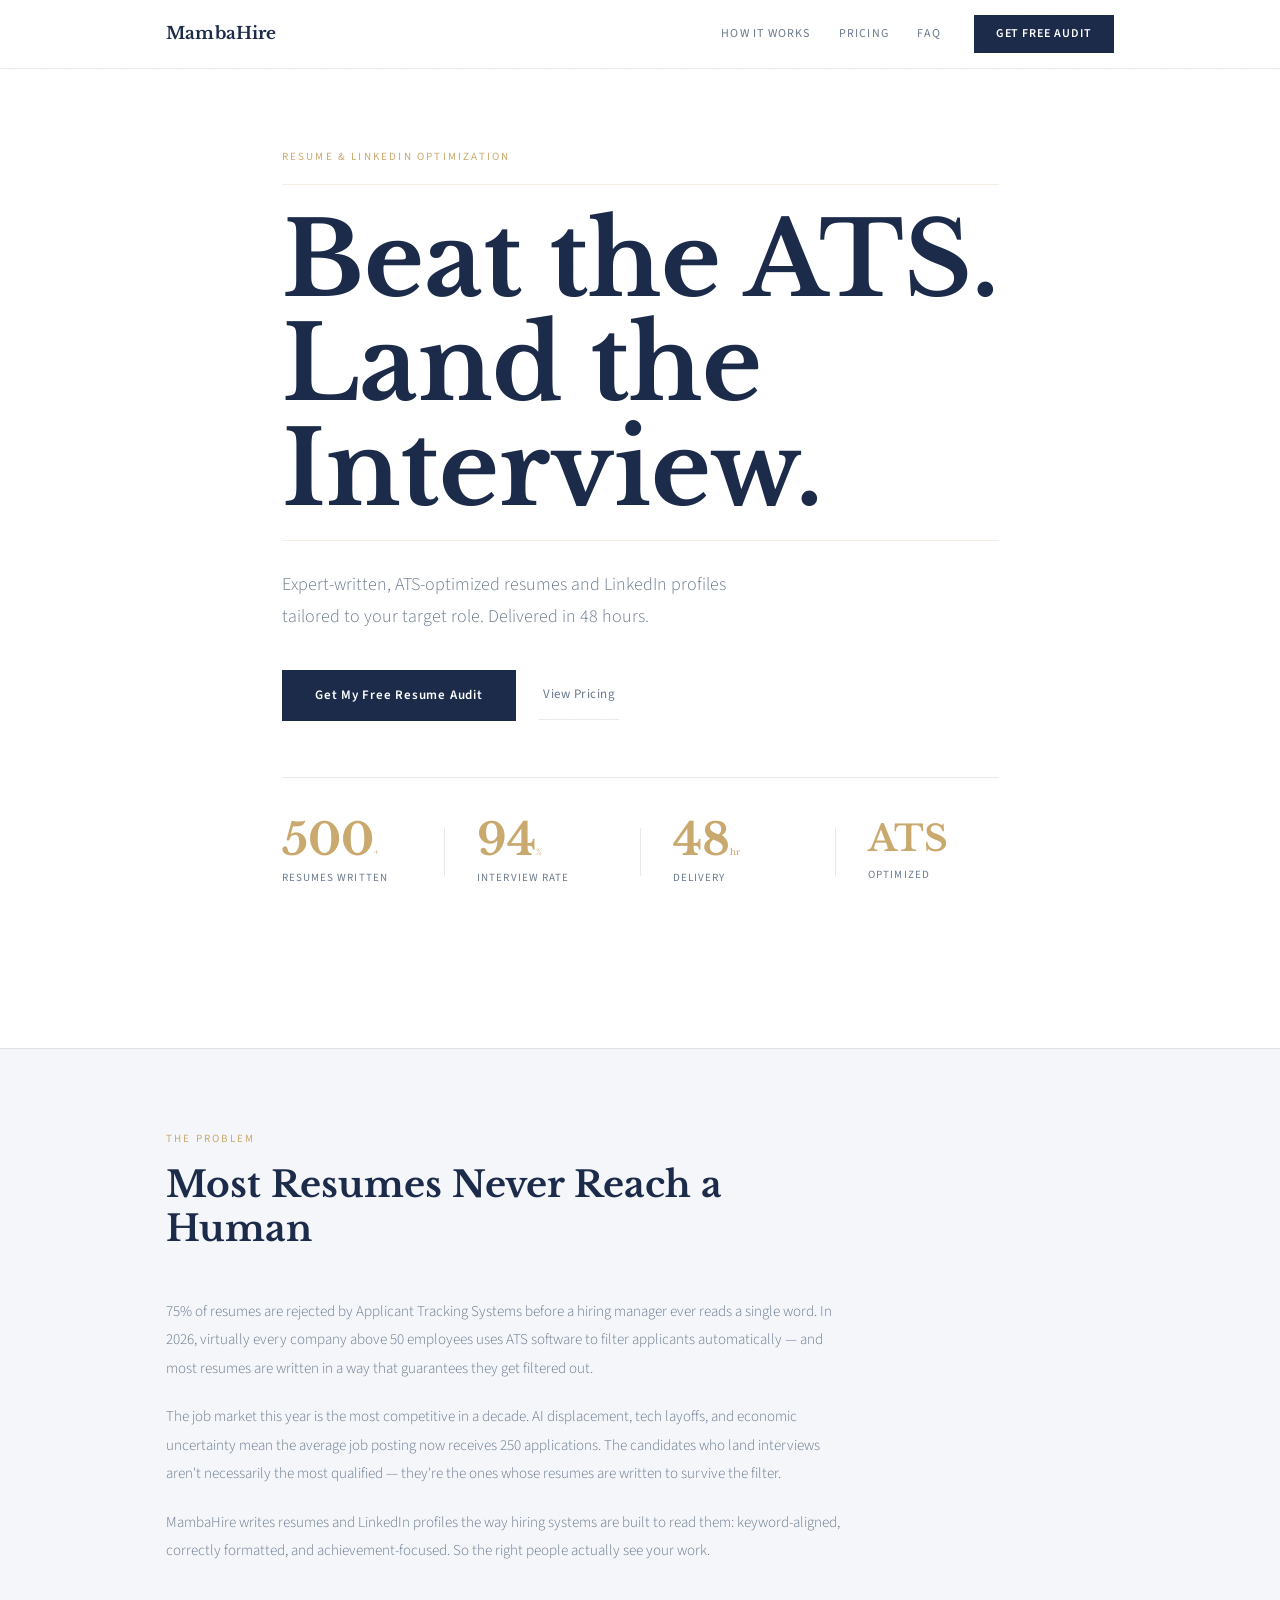
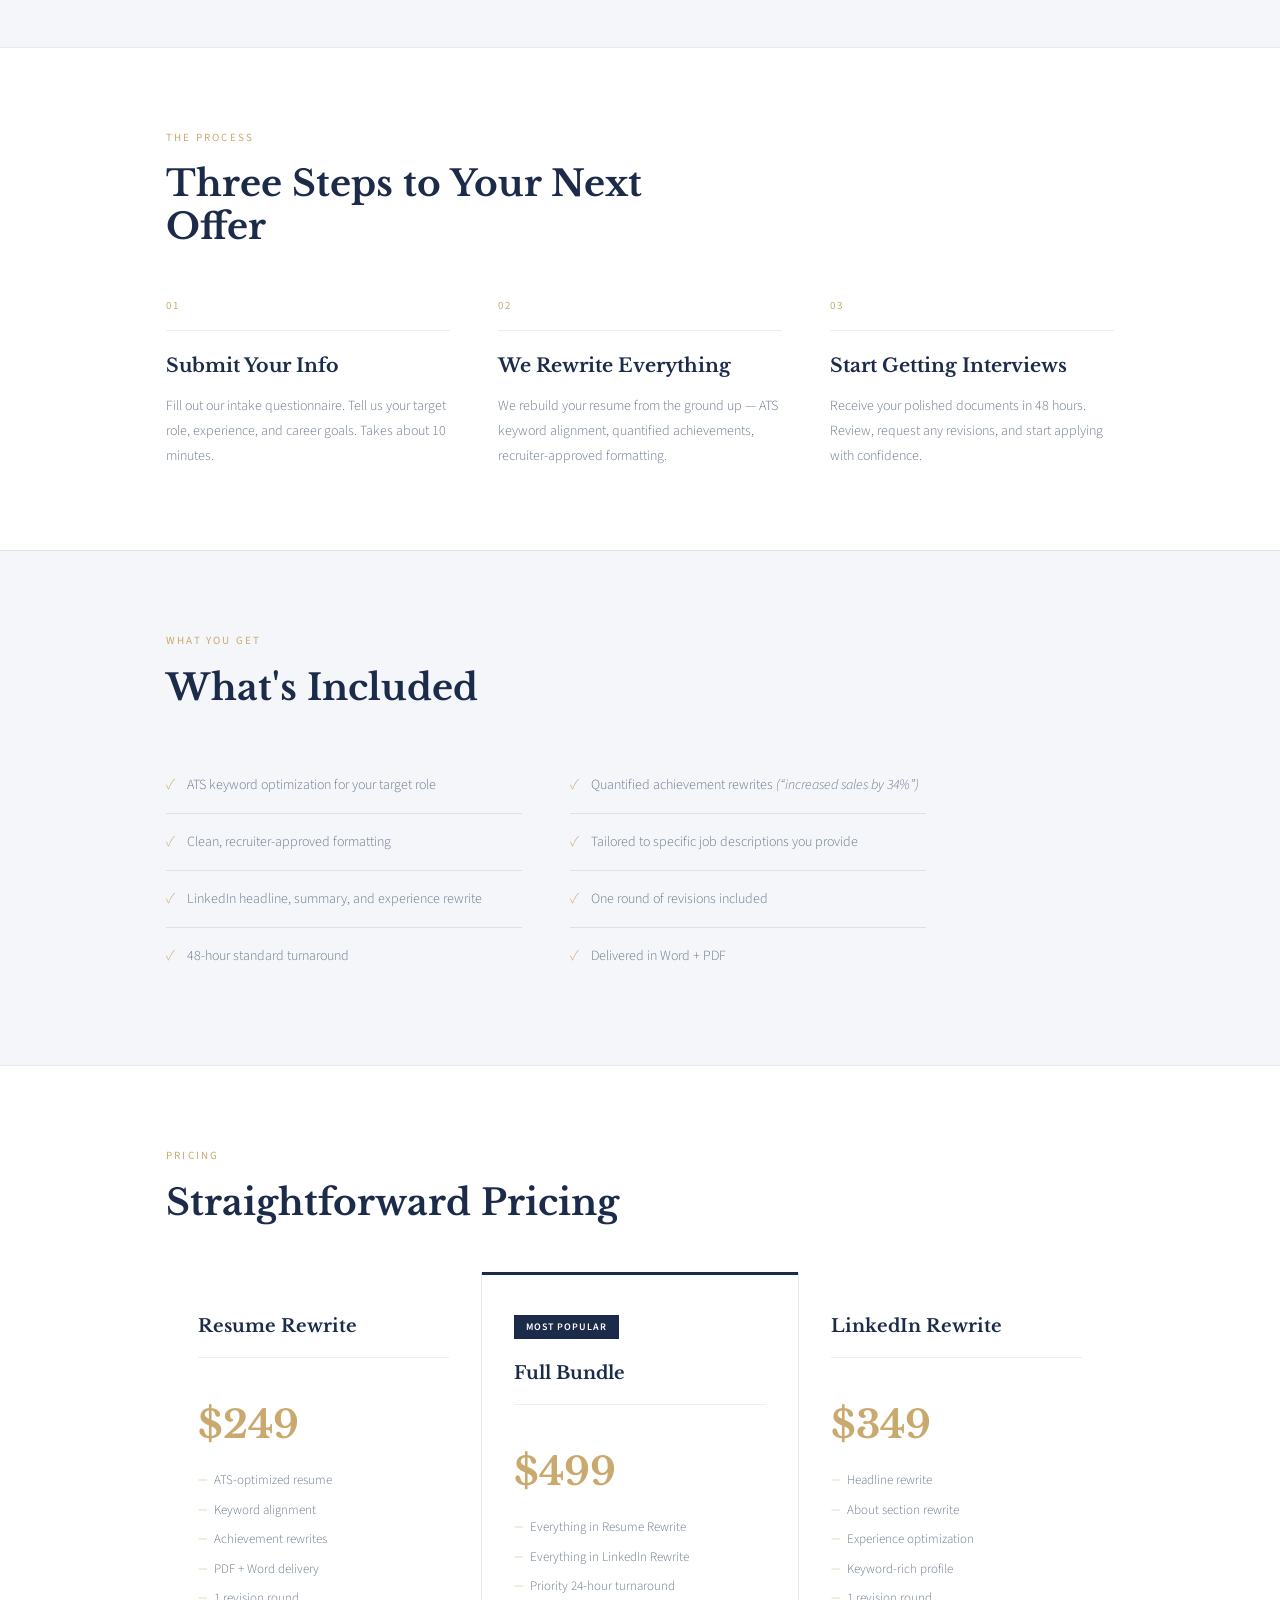
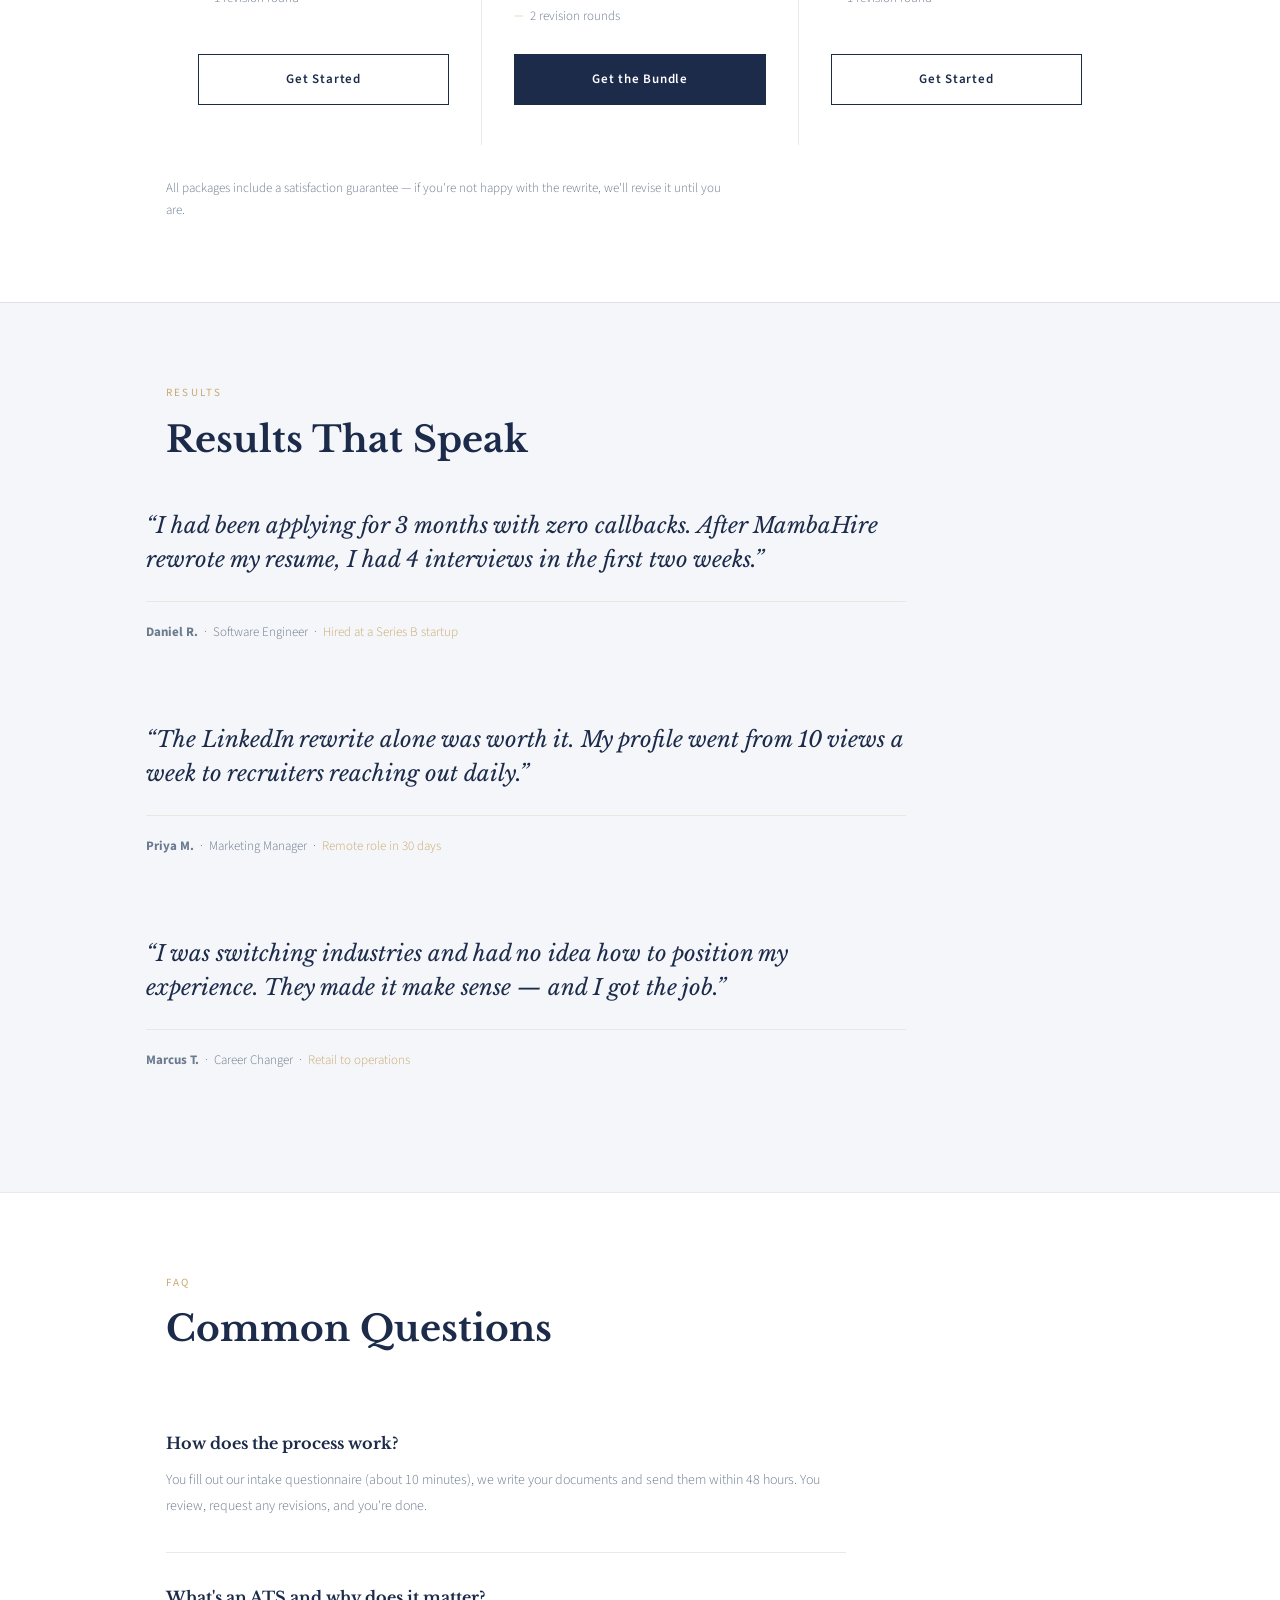
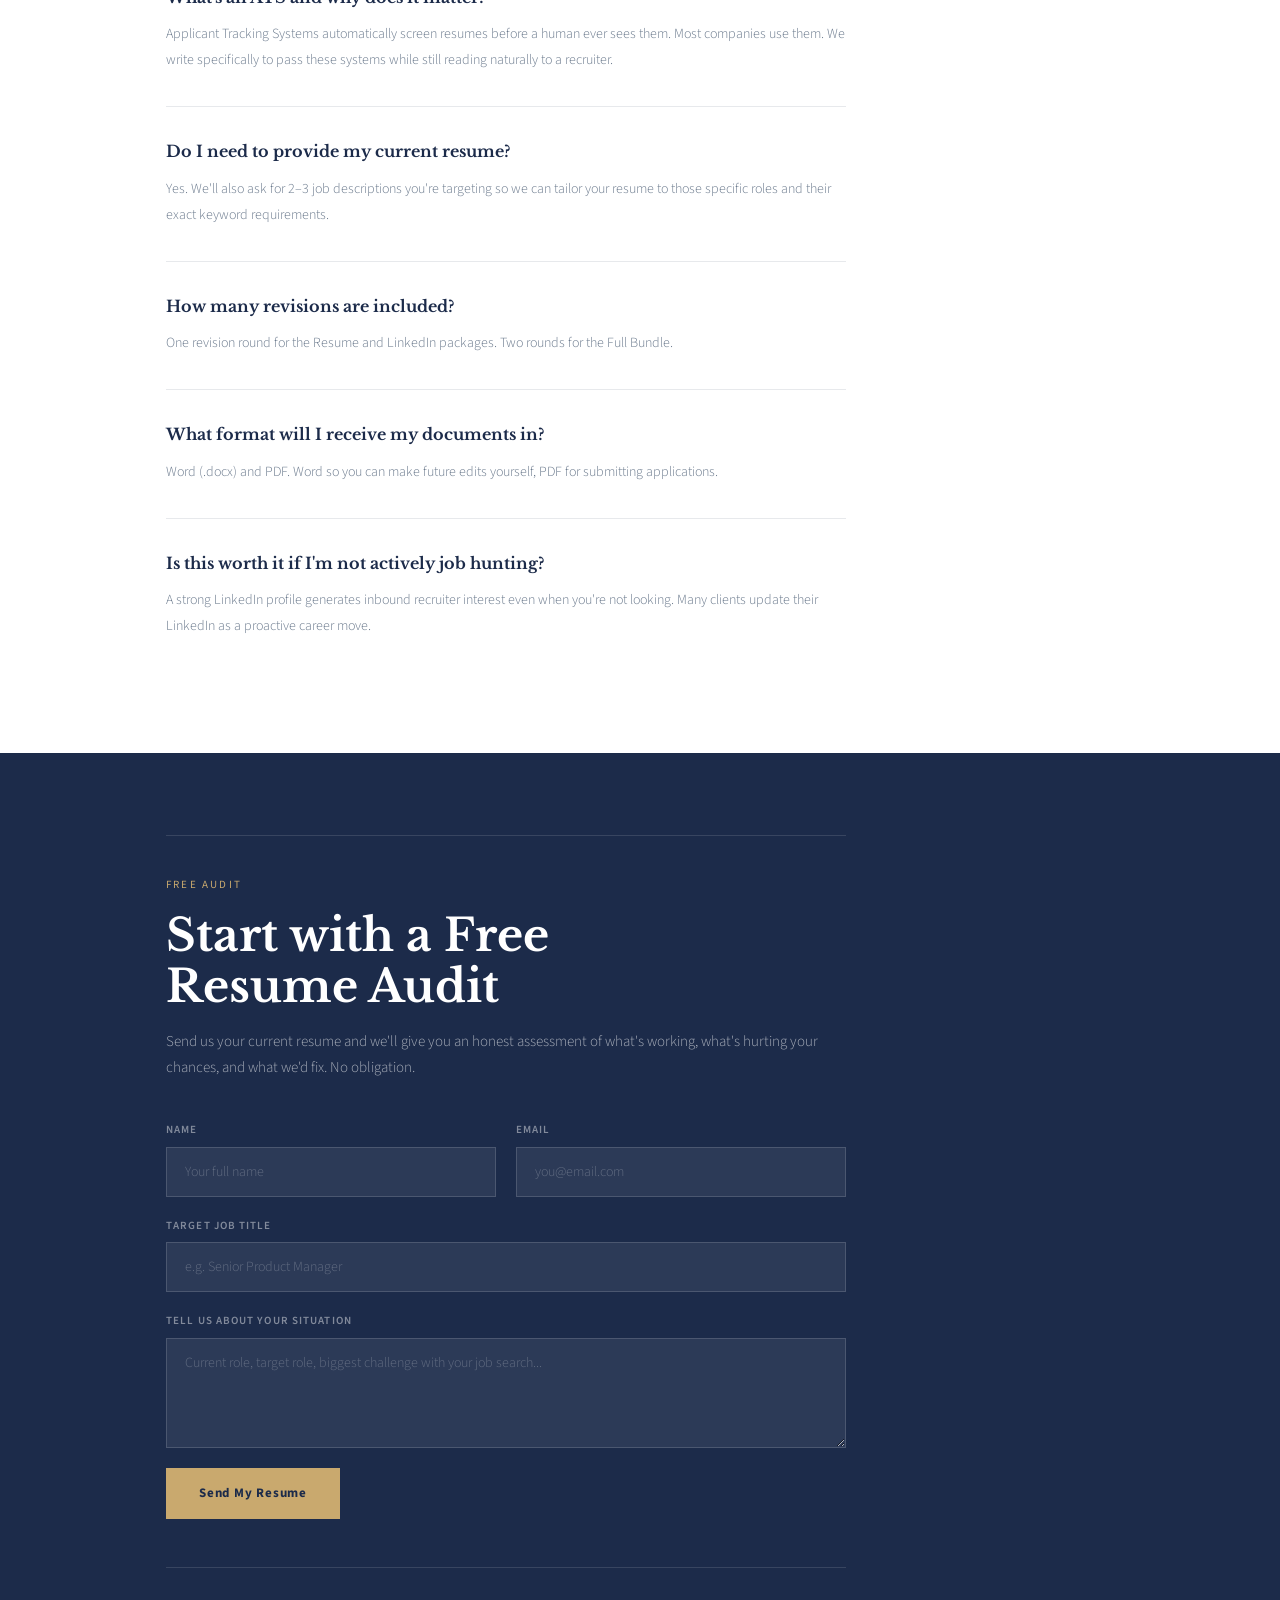
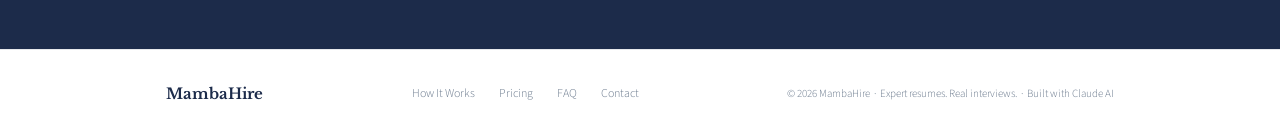
==== commit 77b32a6c: "MambaHire: fix encoding, add orchestrated animations, readability pass - Fix garbled em-dashes and s" ====
--- a/site7/index.html
+++ b/site7/index.html
@@ -1,9 +1,10 @@
-﻿<!DOCTYPE html>
+<!DOCTYPE html>
 <html lang="en">
 <head>
 <meta charset="UTF-8">
 <meta name="viewport" content="width=device-width, initial-scale=1.0">
-<title>MambaHire â€” Resume &amp; LinkedIn Optimization</title>
+<meta name="description" content="ATS-optimized resumes and LinkedIn profiles written by an expert. Beat the applicant tracking systems and land more interviews. 48-hour delivery.">
+<title>MambaHire &mdash; Resume &amp; LinkedIn Optimization</title>
 <link rel="preconnect" href="https://fonts.googleapis.com">
 <link rel="preconnect" href="https://fonts.gstatic.com" crossorigin>
 <link href="https://fonts.googleapis.com/css2?family=Libre+Baskerville:ital,wght@0,400;0,700;1,400&family=Source+Sans+3:wght@300;400;600&display=swap" rel="stylesheet">
@@ -39,7 +40,11 @@
   <div class="hero-inner">
     <p class="eyebrow">Resume &amp; LinkedIn Optimization</p>
     <hr class="hero-rule" aria-hidden="true">
-    <h1 class="hero-title">Beat the ATS.<br>Land the<br>Interview.</h1>
+    <h1 class="hero-title">
+      <span class="hero-line">Beat the ATS.</span>
+      <span class="hero-line">Land the</span>
+      <span class="hero-line">Interview.</span>
+    </h1>
     <hr class="hero-rule" aria-hidden="true">
     <p class="hero-sub">Expert-written, ATS-optimized resumes and LinkedIn profiles tailored to your target role. Delivered in 48 hours.</p>
     <div class="hero-btns">
@@ -75,8 +80,8 @@
     <p class="eyebrow reveal">The Problem</p>
     <h2 class="section-title reveal">Most Resumes Never Reach a Human</h2>
     <div class="problem-body">
-      <p class="body-text reveal">75% of resumes are rejected by Applicant Tracking Systems before a hiring manager ever reads a single word. In 2026, virtually every company above 50 employees uses ATS software to filter applicants automatically â€” and most resumes are written in a way that guarantees they get filtered out.</p>
-      <p class="body-text reveal">The job market this year is the most competitive in a decade. AI displacement, tech layoffs, and economic uncertainty mean the average job posting now receives 250 applications. The candidates who land interviews aren't necessarily the most qualified â€” they're the ones whose resumes are written to survive the filter.</p>
+      <p class="body-text reveal">75% of resumes are rejected by Applicant Tracking Systems before a hiring manager ever reads a single word. In 2026, virtually every company above 50 employees uses ATS software to filter applicants automatically &mdash; and most resumes are written in a way that guarantees they get filtered out.</p>
+      <p class="body-text reveal">The job market this year is the most competitive in a decade. AI displacement, tech layoffs, and economic uncertainty mean the average job posting now receives 250 applications. The candidates who land interviews aren't necessarily the most qualified &mdash; they're the ones whose resumes are written to survive the filter.</p>
       <p class="body-text reveal">MambaHire writes resumes and LinkedIn profiles the way hiring systems are built to read them: keyword-aligned, correctly formatted, and achievement-focused. So the right people actually see your work.</p>
     </div>
   </div>
@@ -97,7 +102,7 @@
         <span class="step-num">02</span>
         <hr class="card-rule" aria-hidden="true">
         <h3 class="step-title">We Rewrite Everything</h3>
-        <p class="step-desc">We rebuild your resume from the ground up â€” ATS keyword alignment, quantified achievements, recruiter-approved formatting.</p>
+        <p class="step-desc">We rebuild your resume from the ground up &mdash; ATS keyword alignment, quantified achievements, recruiter-approved formatting.</p>
       </div>
       <div class="step reveal">
         <span class="step-num">03</span>
@@ -120,7 +125,7 @@
       </div>
       <div class="feature reveal">
         <span class="feature-check" aria-hidden="true">&#10003;</span>
-        <span>Quantified achievement rewrites <em>("increased sales by 34%")</em></span>
+        <span>Quantified achievement rewrites <em>(&ldquo;increased sales by 34%&rdquo;)</em></span>
       </div>
       <div class="feature reveal">
         <span class="feature-check" aria-hidden="true">&#10003;</span>
@@ -195,7 +200,7 @@
         <a href="#stripe-linkedin" class="btn btn-outline">Get Started</a>
       </div>
     </div>
-    <p class="pricing-note reveal">All packages include a satisfaction guarantee â€” if you're not happy with the rewrite, we'll revise it until you are.</p>
+    <p class="pricing-note reveal">All packages include a satisfaction guarantee &mdash; if you're not happy with the rewrite, we'll revise it until you are.</p>
   </div>
 </section>
 
@@ -205,21 +210,21 @@
     <h2 class="section-title reveal">Results That Speak</h2>
     <div class="testimonial-list">
       <blockquote class="testimonial reveal">
-        <p class="testimonial-quote">"I had been applying for 3 months with zero callbacks. After MambaHire rewrote my resume, I had 4 interviews in the first two weeks."</p>
+        <p class="testimonial-quote">&ldquo;I had been applying for 3 months with zero callbacks. After MambaHire rewrote my resume, I had 4 interviews in the first two weeks.&rdquo;</p>
         <hr class="card-rule" aria-hidden="true">
         <footer class="testimonial-attr">
           <strong>Daniel R.</strong> &nbsp;&middot;&nbsp; Software Engineer &nbsp;&middot;&nbsp; <span class="testimonial-result">Hired at a Series B startup</span>
         </footer>
       </blockquote>
       <blockquote class="testimonial reveal">
-        <p class="testimonial-quote">"The LinkedIn rewrite alone was worth it. My profile went from 10 views a week to recruiters reaching out daily."</p>
+        <p class="testimonial-quote">&ldquo;The LinkedIn rewrite alone was worth it. My profile went from 10 views a week to recruiters reaching out daily.&rdquo;</p>
         <hr class="card-rule" aria-hidden="true">
         <footer class="testimonial-attr">
           <strong>Priya M.</strong> &nbsp;&middot;&nbsp; Marketing Manager &nbsp;&middot;&nbsp; <span class="testimonial-result">Remote role in 30 days</span>
         </footer>
       </blockquote>
       <blockquote class="testimonial reveal">
-        <p class="testimonial-quote">"I was switching industries and had no idea how to position my experience. They made it make sense â€” and I got the job."</p>
+        <p class="testimonial-quote">&ldquo;I was switching industries and had no idea how to position my experience. They made it make sense &mdash; and I got the job.&rdquo;</p>
         <hr class="card-rule" aria-hidden="true">
         <footer class="testimonial-attr">
           <strong>Marcus T.</strong> &nbsp;&middot;&nbsp; Career Changer &nbsp;&middot;&nbsp; <span class="testimonial-result">Retail to operations</span>
@@ -246,7 +251,7 @@
       <hr class="faq-rule" aria-hidden="true">
       <div class="faq-item reveal">
         <h3 class="faq-q">Do I need to provide my current resume?</h3>
-        <p class="faq-a">Yes. We'll also ask for 2â€“3 job descriptions you're targeting so we can tailor your resume to those specific roles and their exact keyword requirements.</p>
+        <p class="faq-a">Yes. We'll also ask for 2&ndash;3 job descriptions you're targeting so we can tailor your resume to those specific roles and their exact keyword requirements.</p>
       </div>
       <hr class="faq-rule" aria-hidden="true">
       <div class="faq-item reveal">
--- a/site7/css/style.css
+++ b/site7/css/style.css
@@ -112,17 +112,24 @@
 /* ── Hero ───────────────────────────────────────────────── */
 .hero {
   min-height: 100vh; display: flex; align-items: center;
-  padding-top: 68px; background: var(--bg);
+  padding-top: 68px;
+  background-color: var(--bg);
+  background-image: radial-gradient(rgba(201,169,110,0.055) 1px, transparent 1px);
+  background-size: 28px 28px;
 }
 .hero-inner { max-width: var(--max); margin: 0 auto; padding: 80px clamp(20px,5vw,56px); }
 
-.hero-rule { border: none; height: 1px; background: var(--gold-dim); margin: 18px 0; }
+.hero-rule {
+  border: none; height: 1px; background: var(--gold-dim); margin: 18px 0;
+  transform-origin: left center;
+}
 
 .hero-title {
   font-family: 'Libre Baskerville', serif; font-weight: 700;
-  font-size: clamp(52px,8vw,108px); line-height: 0.95;
+  font-size: clamp(52px,8vw,108px); line-height: 1.02;
   color: var(--navy); margin: 24px 0 0;
 }
+.hero-line { display: block; }
 .hero-sub {
   font-size: clamp(15px,1.5vw,18px); font-weight: 300; color: var(--muted);
   max-width: 480px; line-height: 1.8; margin-top: 28px;
@@ -309,3 +316,67 @@
   *, *::before, *::after { animation-duration: 0.01ms !important; transition-duration: 0.01ms !important; }
   .reveal { opacity: 1; transform: none; }
 }
+
+/* ── Hero entrance — orchestrated top-to-bottom ────────────
+   Designed timing: eyebrow → rule-draw → title cascade →
+   rule-draw-rtl → sub → buttons → stats.
+   Each element has a specific role in the sequence.        */
+@keyframes heroFadeUp {
+  from { opacity: 0; transform: translateY(22px); }
+  to   { opacity: 1; transform: none; }
+}
+@keyframes ruleDraw {
+  from { transform: scaleX(0); }
+  to   { transform: scaleX(1); }
+}
+
+.hero .eyebrow { animation: heroFadeUp 0.55s var(--ease) 0.05s both; }
+
+.hero .hero-rule:first-of-type {
+  animation: ruleDraw 0.5s var(--ease) 0.2s both;
+  transform-origin: left center;
+}
+.hero .hero-rule:last-of-type {
+  animation: ruleDraw 0.5s var(--ease) 0.58s both;
+  transform-origin: right center;
+}
+
+.hero-title .hero-line:nth-child(1) { animation: heroFadeUp 0.7s var(--ease) 0.28s both; }
+.hero-title .hero-line:nth-child(2) { animation: heroFadeUp 0.7s var(--ease) 0.40s both; }
+.hero-title .hero-line:nth-child(3) { animation: heroFadeUp 0.7s var(--ease) 0.52s both; }
+
+.hero .hero-sub    { animation: heroFadeUp 0.65s var(--ease) 0.68s both; }
+.hero .hero-btns   { animation: heroFadeUp 0.6s  var(--ease) 0.82s both; }
+.hero .stats-strip { animation: heroFadeUp 0.65s var(--ease) 0.96s both; }
+
+/* ── Scroll reveal stagger — steps ─────────────────────── */
+.steps .step:nth-child(2) { transition-delay: 130ms; }
+.steps .step:nth-child(3) { transition-delay: 260ms; }
+
+/* ── Scroll reveal stagger — features (row by row) ─────── */
+.features-grid .feature:nth-child(n+3):nth-child(-n+4) { transition-delay: 80ms; }
+.features-grid .feature:nth-child(n+5):nth-child(-n+6) { transition-delay: 160ms; }
+.features-grid .feature:nth-child(n+7)                 { transition-delay: 240ms; }
+
+/* ── Scroll reveal stagger — pricing cards ──────────────── */
+.pricing-cards .pricing-card:nth-child(2) { transition-delay: 160ms; }
+.pricing-cards .pricing-card:nth-child(3) { transition-delay: 320ms; }
+
+/* ── Testimonials — slide from left instead of up ───────── */
+.testimonial.reveal { transform: translateX(-20px); }
+
+/* ── Interaction polish ─────────────────────────────────── */
+.step-num { transition: color 0.25s; }
+.step:hover .step-num { color: var(--navy); }
+
+.feature-check { transition: color 0.2s; }
+.feature:hover .feature-check { color: var(--navy); }
+
+.pricing-card--featured:hover { box-shadow: 0 8px 48px rgba(28,43,74,0.14); }
+
+/* ── Focus visible — keyboard navigation ─────────────────── */
+:focus-visible {
+  outline: 2px solid var(--gold);
+  outline-offset: 3px;
+}
+
